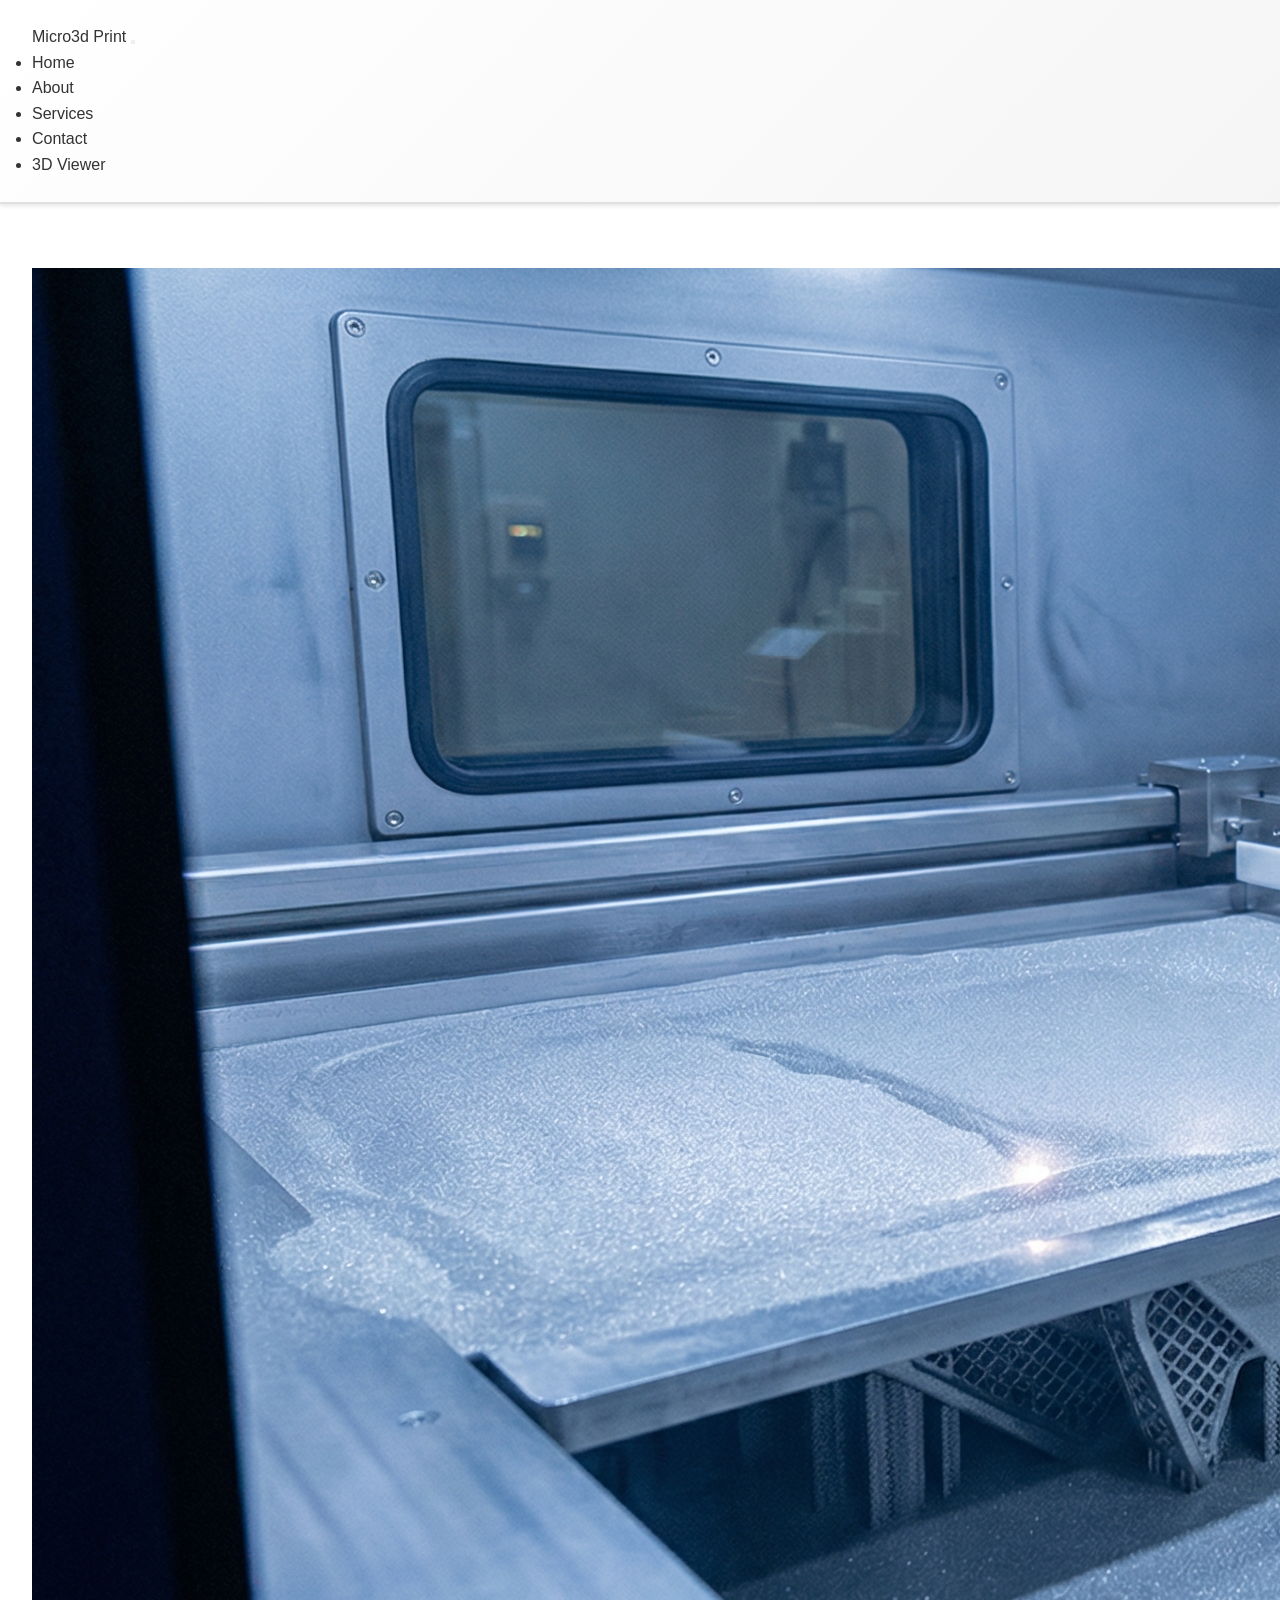
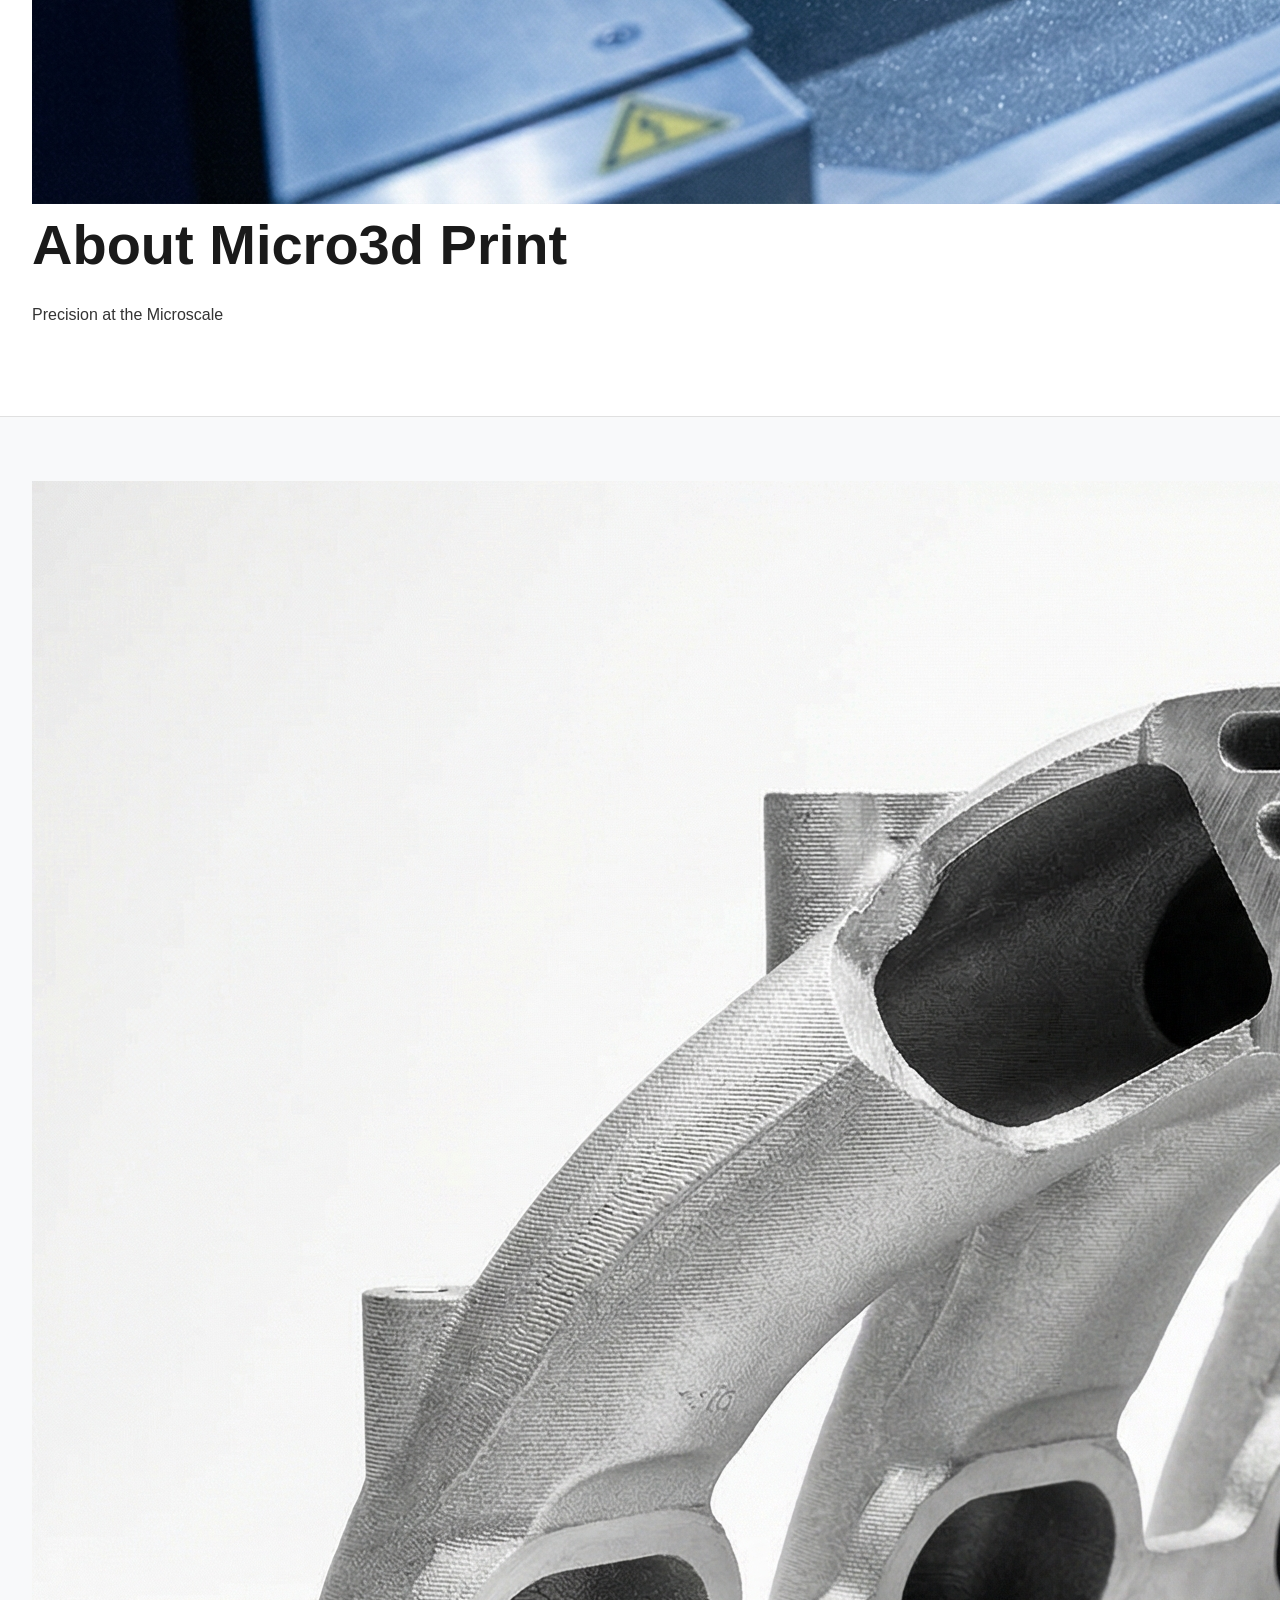
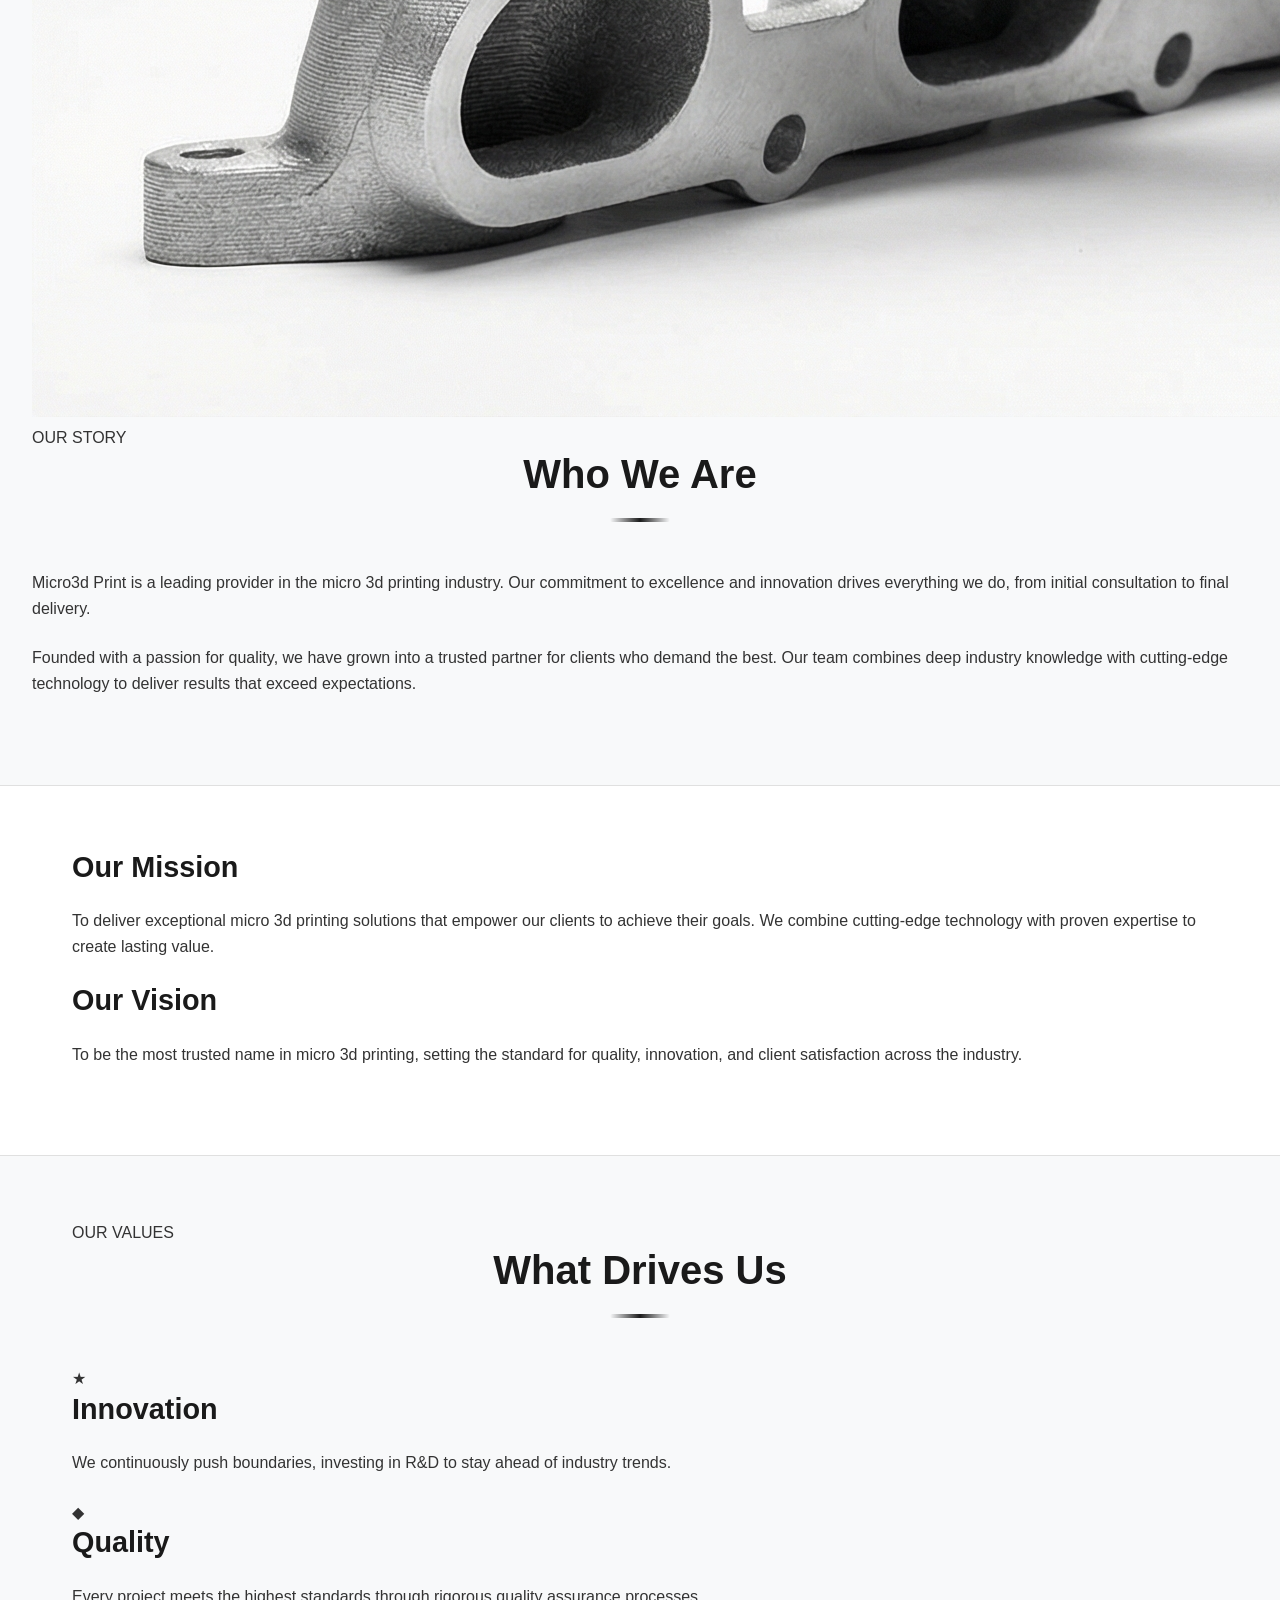
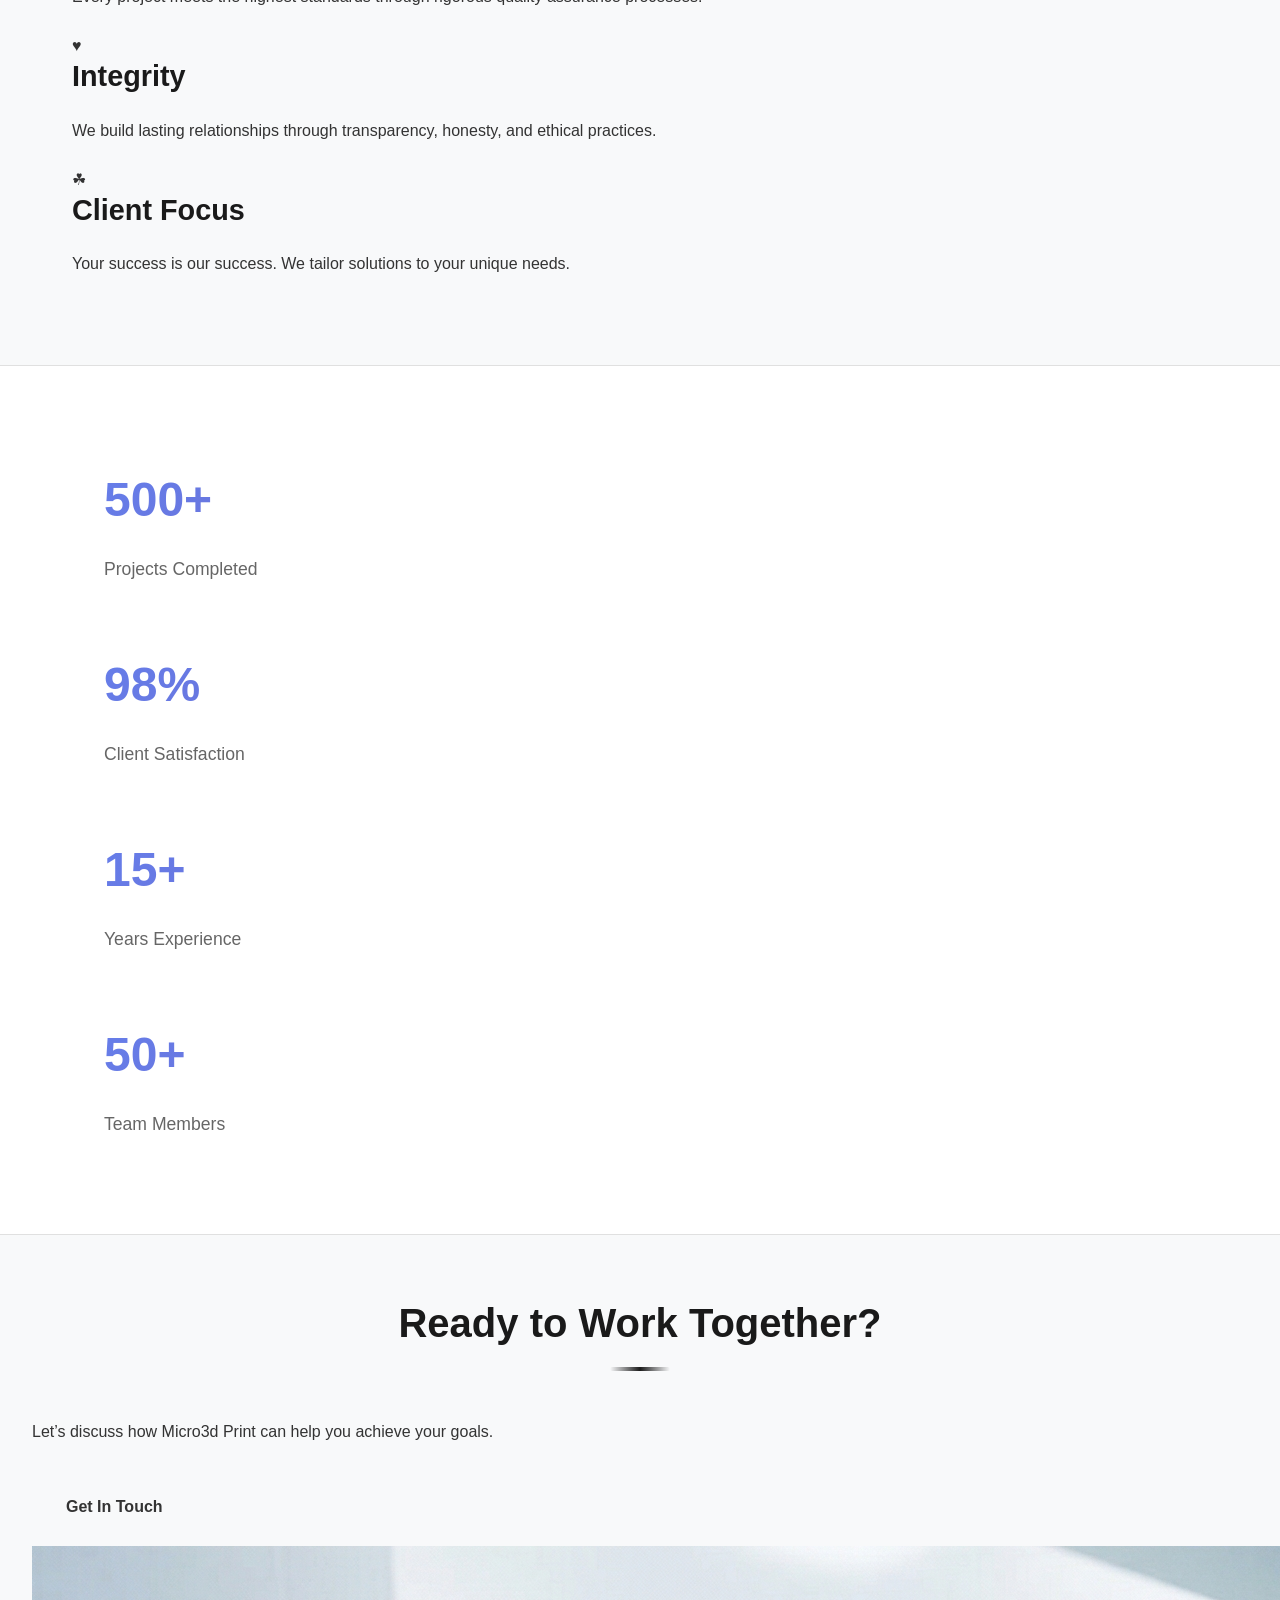
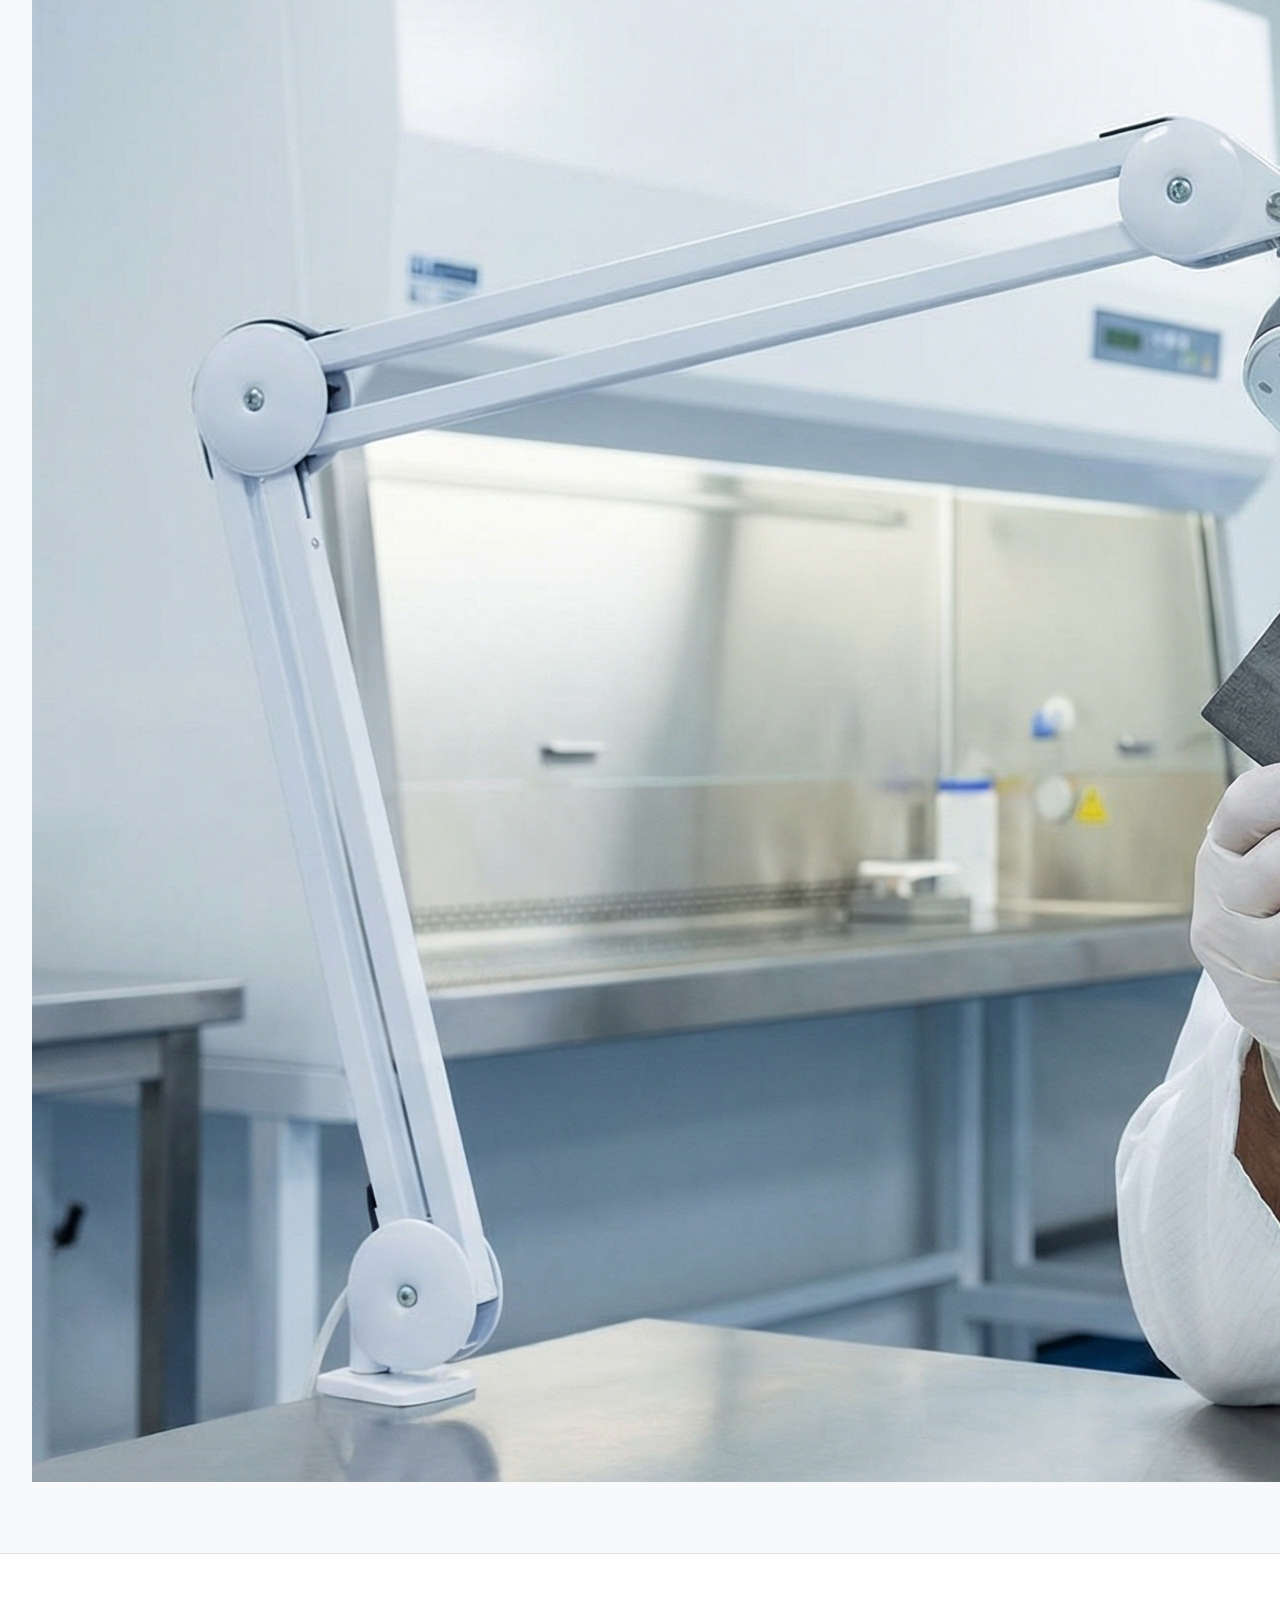
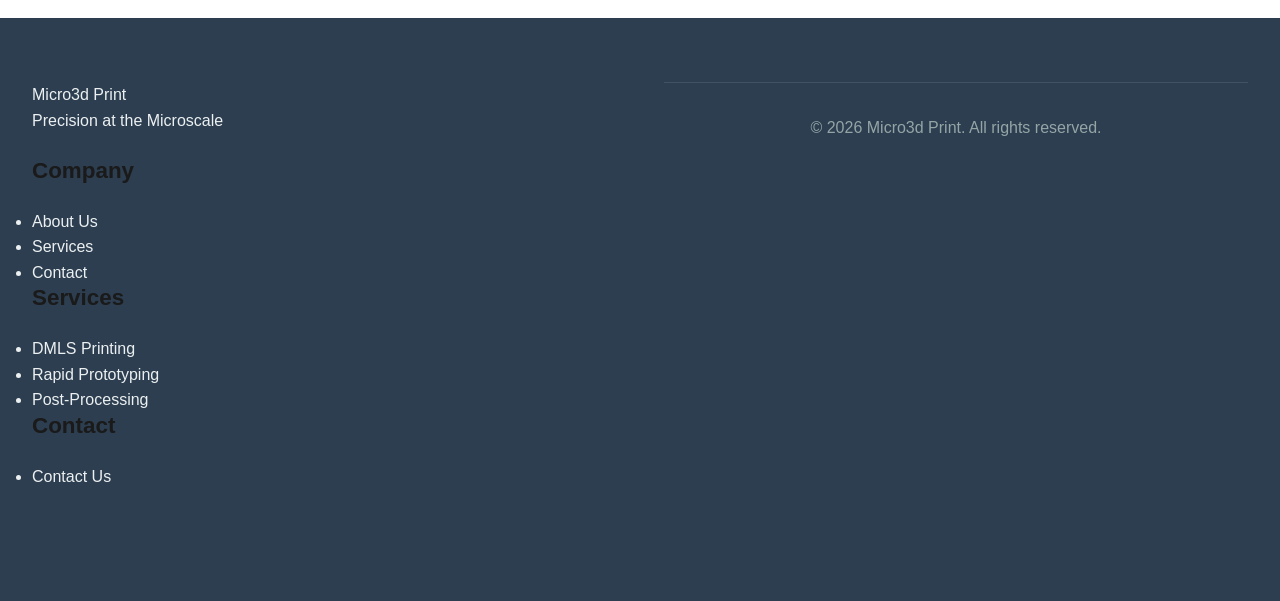
==== static/about.html @ 7ad16749 "Convert to Hugo with editorial template" ====
<!DOCTYPE html>
<html lang="en">
<head>
    <meta charset="UTF-8">
    <meta name="viewport" content="width=device-width, initial-scale=1.0">
    <meta name="description" content="Learn about Micro3d Print - Precision at the Microscale">
    <meta name="keywords" content="micro 3d printing, micro3dprint, micro, printing, professional services, quality, innovation, max davis, ben stagl, ally reza, chilab, chilab studio, titobi, chicago, manufacturing, functional, 3d, prototype">
    <meta property="og:title" content="Micro3d Print | Precision at the Microscale">
    <meta property="og:description" content="Learn about Micro3d Print - Precision at the Microscale">
    <meta name="author" content="Max Davis, Ben Stagl, Ally Reza - ChiLab Studio">
    <meta property="og:type" content="website">
    <meta property="og:image" content="https://micro3dprint.com/images/17-quality-inspection.png">
    <title>About Micro3d Print</title>
    <link rel="preconnect" href="https://fonts.googleapis.com">
    <link rel="preconnect" href="https://fonts.gstatic.com" crossorigin>
    <link href="https://fonts.googleapis.com/css2?family=Inter:wght@300;400;500;600;700;800;900&family=DM+Sans:wght@300;400;500;600;700&display=swap" rel="stylesheet">
    <link rel="stylesheet" href="css/style.css">
<script type="application/ld+json">
[
  {
    "@context": "https://schema.org",
    "@type": "Organization",
    "name": "Micro3d Print",
    "url": "https://micro3dprint.com",
    "description": "Learn about Micro3d Print - Precision at the Microscale",
    "contactPoint": {
      "@type": "ContactPoint",
      "contactType": "customer service",
      "url": "https://micro3dprint.com/contact.html"
    }
  },
  {
    "@context": "https://schema.org",
    "@type": "WebSite",
    "name": "Micro3d Print",
    "url": "https://micro3dprint.com"
  },
  {
    "@context": "https://schema.org",
    "@type": "Service",
    "name": "DMLS Printing",
    "provider": {
      "@type": "Organization",
      "name": "Micro3d Print",
      "url": "https://micro3dprint.com"
    },
    "url": "https://micro3dprint.com/services.html"
  },
  {
    "@context": "https://schema.org",
    "@type": "Service",
    "name": "Rapid Prototyping",
    "provider": {
      "@type": "Organization",
      "name": "Micro3d Print",
      "url": "https://micro3dprint.com"
    },
    "url": "https://micro3dprint.com/services.html"
  },
  {
    "@context": "https://schema.org",
    "@type": "Service",
    "name": "Post-Processing",
    "provider": {
      "@type": "Organization",
      "name": "Micro3d Print",
      "url": "https://micro3dprint.com"
    },
    "url": "https://micro3dprint.com/services.html"
  }
]
</script>
    <!-- ADSENSE: replace ca-pub-REPLACE_WITH_PUB_ID with your publisher ID to activate -->
    <!-- <script async src="https://pagead2.googlesyndication.com/pagead/js/adsbygoogle.js?client=ca-pub-REPLACE_WITH_PUB_ID" crossorigin="anonymous"></script> -->
</head>
<body>

    <header class="site-header">
        <nav class="navbar">
            <div class="nav-container">
                <a href="index.html" class="nav-logo">
                    <span class="logo-text">Micro3d Print</span>
                </a>
                <button class="nav-toggle" aria-label="Toggle navigation" aria-expanded="false">
                    <span class="hamburger"></span>
                    <span class="hamburger"></span>
                    <span class="hamburger"></span>
                </button>
                <ul class="nav-menu">
                    <li><a href="index.html" class="nav-link">Home</a></li>
                    <li><a href="about.html" class="nav-link active">About</a></li>
                    <li><a href="services.html" class="nav-link">Services</a></li>
                    <li><a href="contact.html" class="nav-link">Contact</a></li>
                    <li><a href="viewer.html" class="nav-link">3D Viewer</a></li>
                </ul>
            </div>
        </nav>
    </header>

    <main>
        <section class="page-hero">
            <div class="page-hero-bg">
                <img src="images/16-slm-recoater-blade.png" alt="About Micro3d Print" loading="lazy">
                <div class="page-hero-overlay"></div>
            </div>
            <div class="page-hero-content">
                <h1>About Micro3d Print</h1>
                <p class="page-hero-subtitle">Precision at the Microscale</p>
            </div>
        </section>

        <section class="story-section">
            <div class="container-wide">
                <div class="story-grid">
                    <div class="story-image animate-in">
                        <img src="images/06-automotive-manifold.png" alt="Our Story" loading="lazy">
                    </div>
                    <div class="story-content animate-in">
                        <span class="section-label">OUR STORY</span>
                        <h2>Who We Are</h2>
                        <p>Micro3d Print is a leading provider in the micro 3d printing industry. Our commitment to excellence and innovation drives everything we do, from initial consultation to final delivery.</p>
                        <p>Founded with a passion for quality, we have grown into a trusted partner for clients who demand the best. Our team combines deep industry knowledge with cutting-edge technology to deliver results that exceed expectations.</p>
                    </div>
                </div>
            </div>
        </section>

        <section class="mission-section">
            <div class="container">
                <div class="mission-grid">
                    <div class="mission-card animate-in">
                        <h3>Our Mission</h3>
                        <p>To deliver exceptional micro 3d printing solutions that empower our clients to achieve their goals. We combine cutting-edge technology with proven expertise to create lasting value.</p>
                    </div>
                    <div class="mission-card animate-in">
                        <h3>Our Vision</h3>
                        <p>To be the most trusted name in micro 3d printing, setting the standard for quality, innovation, and client satisfaction across the industry.</p>
                    </div>
                </div>
            </div>
        </section>

        <section class="values-section">
            <div class="container">
                <div class="section-header center">
                    <span class="section-label">OUR VALUES</span>
                    <h2>What Drives Us</h2>
                </div>
                <div class="values-grid">
                    <div class="value-card animate-in">
                        <div class="value-icon">&#9733;</div>
                        <h3>Innovation</h3>
                        <p>We continuously push boundaries, investing in R&amp;D to stay ahead of industry trends.</p>
                    </div>
                    <div class="value-card animate-in">
                        <div class="value-icon">&#9670;</div>
                        <h3>Quality</h3>
                        <p>Every project meets the highest standards through rigorous quality assurance processes.</p>
                    </div>
                    <div class="value-card animate-in">
                        <div class="value-icon">&#9829;</div>
                        <h3>Integrity</h3>
                        <p>We build lasting relationships through transparency, honesty, and ethical practices.</p>
                    </div>
                    <div class="value-card animate-in">
                        <div class="value-icon">&#9752;</div>
                        <h3>Client Focus</h3>
                        <p>Your success is our success. We tailor solutions to your unique needs.</p>
                    </div>
                </div>
            </div>
        </section>

        <section class="stats-section">
            <div class="container">
                <div class="stats-bar">
                    <div class="stat-item animate-in">
                        <div class="stat-number" data-count="500">500+</div>
                        <div class="stat-label">Projects Completed</div>
                    </div>
                    <div class="stat-item animate-in">
                        <div class="stat-number" data-count="98">98%</div>
                        <div class="stat-label">Client Satisfaction</div>
                    </div>
                    <div class="stat-item animate-in">
                        <div class="stat-number" data-count="15">15+</div>
                        <div class="stat-label">Years Experience</div>
                    </div>
                    <div class="stat-item animate-in">
                        <div class="stat-number" data-count="50">50+</div>
                        <div class="stat-label">Team Members</div>
                    </div>
                </div>
            </div>
        </section>

        <section class="cta-section">
            <div class="cta-content">
                <h2>Ready to Work Together?</h2>
                <p>Let&rsquo;s discuss how Micro3d Print can help you achieve your goals.</p>
                <a href="contact.html" class="btn btn-large">Get In Touch</a>
            </div>
            <div class="cta-background">
                <img src="images/17-quality-inspection.png" alt="Micro3d Print" loading="lazy">
            </div>
        </section>
    </main>

    <footer class="site-footer">
        <div class="footer-container">
            <div class="footer-main">
                <div class="footer-brand">
                    <div class="footer-logo">Micro3d Print</div>
                    <p>Precision at the Microscale</p>
                </div>
                <div class="footer-links">
                    <div class="footer-column">
                        <h4>Company</h4>
                        <ul>
                            <li><a href="about.html">About Us</a></li>
                            <li><a href="services.html">Services</a></li>
                            <li><a href="contact.html">Contact</a></li>
                        </ul>
                    </div>
                    <div class="footer-column">
                        <h4>Services</h4>
                        <ul>
                            <li><a href="services.html">DMLS Printing</a></li>
                            <li><a href="services.html">Rapid Prototyping</a></li>
                            <li><a href="services.html">Post-Processing</a></li>
                        </ul>
                    </div>
                    <div class="footer-column">
                        <h4>Contact</h4>
                        <ul>
                            <li><a href="contact.html">Contact Us</a></li>
                        </ul>
                    </div>
                </div>
            </div>
            <div class="footer-bottom">
                <p>&copy; 2026 Micro3d Print. All rights reserved.</p>
            </div>
        </div>
    </footer>

    <script src="js/main.js"></script>
</body>
</html>
---- static/css/style.css ----
/* ========================================
   SHARED METAL 3D PRINTING WEBSITE STYLES
   ======================================== */

:root {
  /* Color Palette - Metal-inspired */
  --primary-titanium: #607D8B;
  --primary-steel: #2C3E50;
  --primary-dmls: #34495E;
  --primary-precious: #D4AF37;
  --primary-micro: #1A5490;
  --primary-general: #16A085;

  --accent-light: #ECF0F1;
  --accent-dark: #2C3E50;
  --accent-warning: #E74C3C;
  --accent-success: #27AE60;

  /* Typography */
  --font-primary: 'Segoe UI', Tahoma, Geneva, Verdana, sans-serif;
  --font-heading: 'Trebuchet MS', sans-serif;
  --font-mono: 'Courier New', monospace;

  /* Spacing */
  --spacing-xs: 0.5rem;
  --spacing-sm: 1rem;
  --spacing-md: 1.5rem;
  --spacing-lg: 2rem;
  --spacing-xl: 3rem;
  --spacing-xxl: 4rem;

  /* Shadows */
  --shadow-sm: 0 2px 4px rgba(0, 0, 0, 0.1);
  --shadow-md: 0 4px 8px rgba(0, 0, 0, 0.15);
  --shadow-lg: 0 8px 16px rgba(0, 0, 0, 0.2);
  --shadow-metal: 0 8px 24px rgba(0, 0, 0, 0.25);

  /* Transitions */
  --transition-fast: 150ms ease-in-out;
  --transition-normal: 300ms ease-in-out;
  --transition-slow: 500ms ease-in-out;
}

/* ========================================
   RESET & BASE STYLES
   ======================================== */

* {
  margin: 0;
  padding: 0;
  box-sizing: border-box;
}

html {
  scroll-behavior: smooth;
}

body {
  font-family: var(--font-primary);
  line-height: 1.6;
  color: #333;
  background-color: #fff;
  overflow-x: hidden;
}

/* ========================================
   TYPOGRAPHY
   ======================================== */

h1, h2, h3, h4, h5, h6 {
  font-family: var(--font-heading);
  font-weight: 700;
  line-height: 1.2;
  margin-bottom: var(--spacing-md);
  color: #1a1a1a;
}

h1 { font-size: 3.5rem; }
h2 { font-size: 2.5rem; }
h3 { font-size: 1.8rem; }
h4 { font-size: 1.4rem; }
h5 { font-size: 1.1rem; }
h6 { font-size: 1rem; }

p {
  margin-bottom: var(--spacing-md);
}

a {
  color: inherit;
  text-decoration: none;
  transition: all var(--transition-normal);
}

/* ========================================
   NAVIGATION STYLES
   ======================================== */

.navbar {
  background: linear-gradient(135deg, rgba(255, 255, 255, 0.98) 0%, rgba(245, 245, 245, 0.98) 100%);
  backdrop-filter: blur(10px);
  padding: var(--spacing-md) var(--spacing-lg);
  position: sticky;
  top: 0;
  z-index: 1000;
  box-shadow: var(--shadow-sm);
  border-bottom: 2px solid #e0e0e0;
}

.navbar-container {
  max-width: 1200px;
  margin: 0 auto;
  display: flex;
  justify-content: space-between;
  align-items: center;
  gap: var(--spacing-lg);
}

.navbar-brand {
  font-size: 1.5rem;
  font-weight: 700;
  letter-spacing: 0.5px;
}

.navbar-nav {
  display: flex;
  list-style: none;
  gap: var(--spacing-lg);
  align-items: center;
}

.navbar-nav a {
  font-size: 0.95rem;
  font-weight: 500;
  position: relative;
  padding: var(--spacing-xs) 0;
}

.navbar-nav a::after {
  content: '';
  position: absolute;
  bottom: -2px;
  left: 0;
  width: 0;
  height: 2px;
  transition: width var(--transition-normal);
}

.navbar-nav a:hover::after {
  width: 100%;
}

.cta-button {
  background: linear-gradient(135deg, #e74c3c, #c0392b);
  color: white;
  padding: var(--spacing-sm) var(--spacing-md);
  border-radius: 6px;
  font-weight: 600;
  transition: all var(--transition-normal);
  border: none;
  cursor: pointer;
  box-shadow: var(--shadow-sm);
}

.cta-button:hover {
  transform: translateY(-2px);
  box-shadow: var(--shadow-md);
}

/* Mobile Navigation */
.navbar-toggle {
  display: none;
  background: none;
  border: none;
  font-size: 1.5rem;
  cursor: pointer;
}

@media (max-width: 768px) {
  .navbar-toggle {
    display: block;
  }

  .navbar-nav {
    display: none;
    position: absolute;
    top: 100%;
    left: 0;
    right: 0;
    flex-direction: column;
    background: white;
    padding: var(--spacing-md);
    gap: var(--spacing-sm);
    box-shadow: var(--shadow-lg);
  }

  .navbar-nav.active {
    display: flex;
  }

  .navbar-nav a {
    padding: var(--spacing-md) 0;
    border-bottom: 1px solid #e0e0e0;
  }
}

/* ========================================
   HERO SECTION
   ======================================== */

.hero {
  position: relative;
  min-height: 600px;
  display: flex;
  align-items: center;
  justify-content: center;
  background: linear-gradient(135deg, #667eea 0%, #764ba2 100%);
  color: white;
  text-align: center;
  overflow: hidden;
  padding: var(--spacing-xxl) var(--spacing-lg);
}

.hero::before {
  content: '';
  position: absolute;
  top: 0;
  left: 0;
  right: 0;
  bottom: 0;
  background: url('data:image/svg+xml,<svg xmlns="http://www.w3.org/2000/svg" viewBox="0 0 1200 600"><defs><pattern id="dots" x="0" y="0" width="40" height="40" patternUnits="userSpaceOnUse"><circle cx="20" cy="20" r="2" fill="rgba(255,255,255,0.1)"/></pattern></defs><rect fill="url(%23dots)" width="1200" height="600"/></svg>');
  opacity: 0.3;
}

.hero-content {
  position: relative;
  z-index: 1;
  max-width: 800px;
}

.hero h1 {
  font-size: 4rem;
  margin-bottom: var(--spacing-lg);
  animation: fadeInDown 0.8s ease-out;
  color: white;
}

.hero p {
  font-size: 1.3rem;
  margin-bottom: var(--spacing-lg);
  animation: fadeInUp 0.8s ease-out 0.2s both;
  opacity: 0.95;
}

.hero-cta {
  display: inline-flex;
  gap: var(--spacing-md);
  animation: fadeInUp 0.8s ease-out 0.4s both;
}

.btn {
  padding: var(--spacing-md) var(--spacing-lg);
  border-radius: 8px;
  font-size: 1rem;
  font-weight: 600;
  border: 2px solid transparent;
  cursor: pointer;
  transition: all var(--transition-normal);
  display: inline-block;
  text-align: center;
}

.btn-primary {
  background: white;
  color: #667eea;
}

.btn-primary:hover {
  transform: translateY(-3px);
  box-shadow: 0 10px 20px rgba(0, 0, 0, 0.2);
}

.btn-secondary {
  background: transparent;
  color: white;
  border-color: white;
}

.btn-secondary:hover {
  background: white;
  color: #667eea;
}

/* ========================================
   CONTAINER & SECTIONS
   ======================================== */

.container {
  max-width: 1200px;
  margin: 0 auto;
  padding: 0 var(--spacing-lg);
}

section {
  padding: var(--spacing-xxl) var(--spacing-lg);
  border-bottom: 1px solid #e0e0e0;
}

section:nth-child(even) {
  background: #f8f9fa;
}

section h2 {
  text-align: center;
  margin-bottom: var(--spacing-xl);
  position: relative;
  padding-bottom: var(--spacing-md);
}

section h2::after {
  content: '';
  position: absolute;
  bottom: 0;
  left: 50%;
  transform: translateX(-50%);
  width: 60px;
  height: 4px;
  background: linear-gradient(90deg, transparent, currentColor, transparent);
  border-radius: 2px;
}

/* ========================================
   GRID & CARDS
   ======================================== */

.grid {
  display: grid;
  gap: var(--spacing-lg);
}

.grid-2 {
  grid-template-columns: repeat(auto-fit, minmax(500px, 1fr));
}

.grid-3 {
  grid-template-columns: repeat(auto-fit, minmax(350px, 1fr));
}

.grid-4 {
  grid-template-columns: repeat(auto-fit, minmax(280px, 1fr));
}

@media (max-width: 768px) {
  .grid-2, .grid-3, .grid-4 {
    grid-template-columns: 1fr;
  }

  h1 { font-size: 2rem; }
  h2 { font-size: 1.8rem; }
}

.card {
  background: white;
  border-radius: 12px;
  padding: var(--spacing-lg);
  box-shadow: var(--shadow-md);
  transition: all var(--transition-normal);
  border-top: 4px solid transparent;
  overflow: hidden;
}

.card:hover {
  transform: translateY(-8px);
  box-shadow: var(--shadow-lg);
}

.card h3 {
  margin-bottom: var(--spacing-md);
  font-size: 1.4rem;
}

.card-icon {
  width: 60px;
  height: 60px;
  margin-bottom: var(--spacing-md);
  border-radius: 10px;
  display: flex;
  align-items: center;
  justify-content: center;
  font-size: 2rem;
}

/* ========================================
   FEATURE SECTIONS
   ======================================== */

.feature-row {
  display: grid;
  grid-template-columns: 1fr 1fr;
  gap: var(--spacing-xxl);
  align-items: center;
}

.feature-row.reverse {
  direction: rtl;
}

.feature-row.reverse > * {
  direction: ltr;
}

.feature-image {
  position: relative;
}

.feature-image img {
  width: 100%;
  height: auto;
  border-radius: 12px;
  box-shadow: var(--shadow-lg);
}

.feature-image::before {
  content: '';
  position: absolute;
  top: -20px;
  right: -20px;
  width: 100px;
  height: 100px;
  border: 3px solid rgba(0, 0, 0, 0.1);
  border-radius: 50%;
}

.feature-content h3 {
  font-size: 2rem;
  margin-bottom: var(--spacing-md);
}

.feature-list {
  list-style: none;
  margin-bottom: var(--spacing-lg);
}

.feature-list li {
  padding: var(--spacing-sm) 0;
  padding-left: var(--spacing-lg);
  position: relative;
  font-size: 1rem;
}

.feature-list li::before {
  content: '✓';
  position: absolute;
  left: 0;
  font-weight: 700;
  font-size: 1.2rem;
}

@media (max-width: 768px) {
  .feature-row {
    grid-template-columns: 1fr;
  }

  .feature-row.reverse {
    direction: ltr;
  }
}

/* ========================================
   TESTIMONIALS & STATS
   ======================================== */

.stats-grid {
  display: grid;
  grid-template-columns: repeat(auto-fit, minmax(200px, 1fr));
  gap: var(--spacing-lg);
  text-align: center;
  margin: var(--spacing-xl) 0;
}

.stat-item {
  padding: var(--spacing-lg);
}

.stat-number {
  font-size: 3rem;
  font-weight: 700;
  margin-bottom: var(--spacing-sm);
  background: linear-gradient(135deg, #667eea, #764ba2);
  -webkit-background-clip: text;
  -webkit-text-fill-color: transparent;
  background-clip: text;
}

.stat-label {
  font-size: 1.1rem;
  color: #666;
  font-weight: 500;
}

.testimonial {
  background: white;
  padding: var(--spacing-lg);
  border-radius: 12px;
  border-left: 5px solid;
  margin-bottom: var(--spacing-lg);
  box-shadow: var(--shadow-sm);
}

.testimonial p {
  font-style: italic;
  margin-bottom: var(--spacing-md);
  color: #555;
}

.testimonial-author {
  font-weight: 600;
  color: #333;
}

.testimonial-role {
  font-size: 0.9rem;
  color: #999;
}

/* ========================================
   TIMELINE
   ======================================== */

.timeline {
  position: relative;
  padding: var(--spacing-lg) 0;
}

.timeline::before {
  content: '';
  position: absolute;
  left: 50%;
  transform: translateX(-50%);
  width: 3px;
  height: 100%;
  background: linear-gradient(180deg, #667eea, #764ba2);
}

.timeline-item {
  margin-bottom: var(--spacing-xl);
  width: 48%;
}

.timeline-item:nth-child(odd) {
  margin-left: 0;
  text-align: right;
  padding-right: var(--spacing-lg);
}

.timeline-item:nth-child(even) {
  margin-left: 52%;
  padding-left: var(--spacing-lg);
}

.timeline-content {
  background: white;
  padding: var(--spacing-lg);
  border-radius: 8px;
  box-shadow: var(--shadow-md);
}

.timeline-dot {
  position: absolute;
  width: 20px;
  height: 20px;
  background: white;
  border: 4px solid #667eea;
  border-radius: 50%;
  left: 50%;
  transform: translateX(-50%);
  top: var(--spacing-lg);
}

@media (max-width: 768px) {
  .timeline::before {
    left: 30px;
  }

  .timeline-item,
  .timeline-item:nth-child(odd),
  .timeline-item:nth-child(even) {
    width: 100%;
    margin: 0;
    padding-left: 80px;
    text-align: left;
  }

  .timeline-dot {
    left: 20px;
  }
}

/* ========================================
   MATERIAL SPECS TABLE
   ======================================== */

.specs-table {
  width: 100%;
  border-collapse: collapse;
  margin: var(--spacing-lg) 0;
  background: white;
  box-shadow: var(--shadow-md);
  border-radius: 8px;
  overflow: hidden;
}

.specs-table thead {
  background: linear-gradient(135deg, #667eea, #764ba2);
  color: white;
}

.specs-table th,
.specs-table td {
  padding: var(--spacing-md);
  text-align: left;
  border-bottom: 1px solid #e0e0e0;
}

.specs-table tr:hover {
  background: #f8f9fa;
}

.specs-table tr:last-child td {
  border-bottom: none;
}

/* ========================================
   FORMS
   ======================================== */

.form-group {
  margin-bottom: var(--spacing-lg);
}

.form-group label {
  display: block;
  margin-bottom: var(--spacing-sm);
  font-weight: 600;
  color: #333;
}

.form-control {
  width: 100%;
  padding: var(--spacing-md);
  border: 2px solid #e0e0e0;
  border-radius: 6px;
  font-family: inherit;
  font-size: 1rem;
  transition: all var(--transition-normal);
}

.form-control:focus {
  outline: none;
  border-color: #667eea;
  box-shadow: 0 0 0 3px rgba(102, 126, 234, 0.1);
}

textarea.form-control {
  resize: vertical;
  min-height: 150px;
}

.form-submit {
  width: 100%;
  padding: var(--spacing-md);
  background: linear-gradient(135deg, #667eea, #764ba2);
  color: white;
  border: none;
  border-radius: 6px;
  font-size: 1rem;
  font-weight: 600;
  cursor: pointer;
  transition: all var(--transition-normal);
  text-transform: uppercase;
  letter-spacing: 1px;
}

.form-submit:hover {
  transform: translateY(-2px);
  box-shadow: var(--shadow-lg);
}

.form-message {
  padding: var(--spacing-md);
  border-radius: 6px;
  margin-bottom: var(--spacing-lg);
  display: none;
}

.form-message.success {
  background: #d4edda;
  color: #155724;
  border: 2px solid #27ae60;
  display: block;
}

.form-message.error {
  background: #f8d7da;
  color: #721c24;
  border: 2px solid #e74c3c;
  display: block;
}

/* ========================================
   FOOTER
   ======================================== */

footer {
  background: #2c3e50;
  color: #ecf0f1;
  padding: var(--spacing-xxl) var(--spacing-lg);
  margin-top: var(--spacing-xxl);
}

.footer-container {
  display: grid;
  grid-template-columns: repeat(auto-fit, minmax(250px, 1fr));
  gap: var(--spacing-xl);
  margin-bottom: var(--spacing-xl);
}

.footer-section h4 {
  color: white;
  margin-bottom: var(--spacing-md);
}

.footer-section a {
  display: block;
  padding: var(--spacing-xs) 0;
  color: #bdc3c7;
  transition: color var(--transition-normal);
}

.footer-section a:hover {
  color: white;
}

.social-links {
  display: flex;
  gap: var(--spacing-md);
  margin-top: var(--spacing-md);
}

.social-links a {
  display: inline-flex;
  align-items: center;
  justify-content: center;
  width: 40px;
  height: 40px;
  background: rgba(255, 255, 255, 0.1);
  border-radius: 50%;
  font-size: 1.2rem;
  transition: all var(--transition-normal);
  padding: 0;
}

.social-links a:hover {
  background: white;
  color: #2c3e50;
}

.footer-bottom {
  border-top: 1px solid rgba(255, 255, 255, 0.1);
  padding-top: var(--spacing-lg);
  text-align: center;
  color: #95a5a6;
}

/* ========================================
   NEWS/BLOG FEED
   ======================================== */

.news-feed {
  display: grid;
  grid-template-columns: repeat(auto-fill, minmax(350px, 1fr));
  gap: var(--spacing-lg);
}

.news-item {
  background: white;
  border-radius: 12px;
  overflow: hidden;
  box-shadow: var(--shadow-md);
  transition: all var(--transition-normal);
  display: flex;
  flex-direction: column;
}

.news-item:hover {
  transform: translateY(-8px);
  box-shadow: var(--shadow-lg);
}

.news-image {
  width: 100%;
  height: 200px;
  background: linear-gradient(135deg, #667eea, #764ba2);
  display: flex;
  align-items: center;
  justify-content: center;
  color: white;
  font-size: 3rem;
  overflow: hidden;
}

.news-image img {
  width: 100%;
  height: 100%;
  object-fit: cover;
}

.news-content {
  padding: var(--spacing-lg);
  flex-grow: 1;
  display: flex;
  flex-direction: column;
}

.news-date {
  font-size: 0.85rem;
  color: #999;
  margin-bottom: var(--spacing-sm);
}

.news-item h4 {
  margin-bottom: var(--spacing-md);
  color: #333;
  flex-grow: 1;
}

.news-item p {
  margin-bottom: var(--spacing-md);
  color: #666;
  font-size: 0.95rem;
}

.news-link {
  color: #667eea;
  font-weight: 600;
  display: inline-flex;
  align-items: center;
  gap: var(--spacing-xs);
}

.news-link:hover {
  gap: var(--spacing-sm);
}

/* ========================================
   ANIMATIONS
   ======================================== */

@keyframes fadeInDown {
  from {
    opacity: 0;
    transform: translateY(-30px);
  }
  to {
    opacity: 1;
    transform: translateY(0);
  }
}

@keyframes fadeInUp {
  from {
    opacity: 0;
    transform: translateY(30px);
  }
  to {
    opacity: 1;
    transform: translateY(0);
  }
}

@keyframes fadeInLeft {
  from {
    opacity: 0;
    transform: translateX(-30px);
  }
  to {
    opacity: 1;
    transform: translateX(0);
  }
}

@keyframes fadeInRight {
  from {
    opacity: 0;
    transform: translateX(30px);
  }
  to {
    opacity: 1;
    transform: translateX(0);
  }
}

@keyframes pulse {
  0%, 100% {
    opacity: 1;
  }
  50% {
    opacity: 0.7;
  }
}

/* ========================================
   UTILITY CLASSES
   ======================================== */

.text-center { text-align: center; }
.text-left { text-align: left; }
.text-right { text-align: right; }

.mt-1 { margin-top: var(--spacing-sm); }
.mt-2 { margin-top: var(--spacing-md); }
.mt-3 { margin-top: var(--spacing-lg); }
.mt-4 { margin-top: var(--spacing-xl); }

.mb-1 { margin-bottom: var(--spacing-sm); }
.mb-2 { margin-bottom: var(--spacing-md); }
.mb-3 { margin-bottom: var(--spacing-lg); }
.mb-4 { margin-bottom: var(--spacing-xl); }

.pt-1 { padding-top: var(--spacing-sm); }
.pt-2 { padding-top: var(--spacing-md); }
.pt-3 { padding-top: var(--spacing-lg); }
.pt-4 { padding-top: var(--spacing-xl); }

.pb-1 { padding-bottom: var(--spacing-sm); }
.pb-2 { padding-bottom: var(--spacing-md); }
.pb-3 { padding-bottom: var(--spacing-lg); }
.pb-4 { padding-bottom: var(--spacing-xl); }

.opacity-75 { opacity: 0.75; }
.opacity-50 { opacity: 0.5; }

.no-wrap { white-space: nowrap; }

/* Print Styles */
@media print {
  .navbar, footer, .cta-button {
    display: none;
  }

  body {
    font-size: 12pt;
    color: black;
    background: white;
  }
}
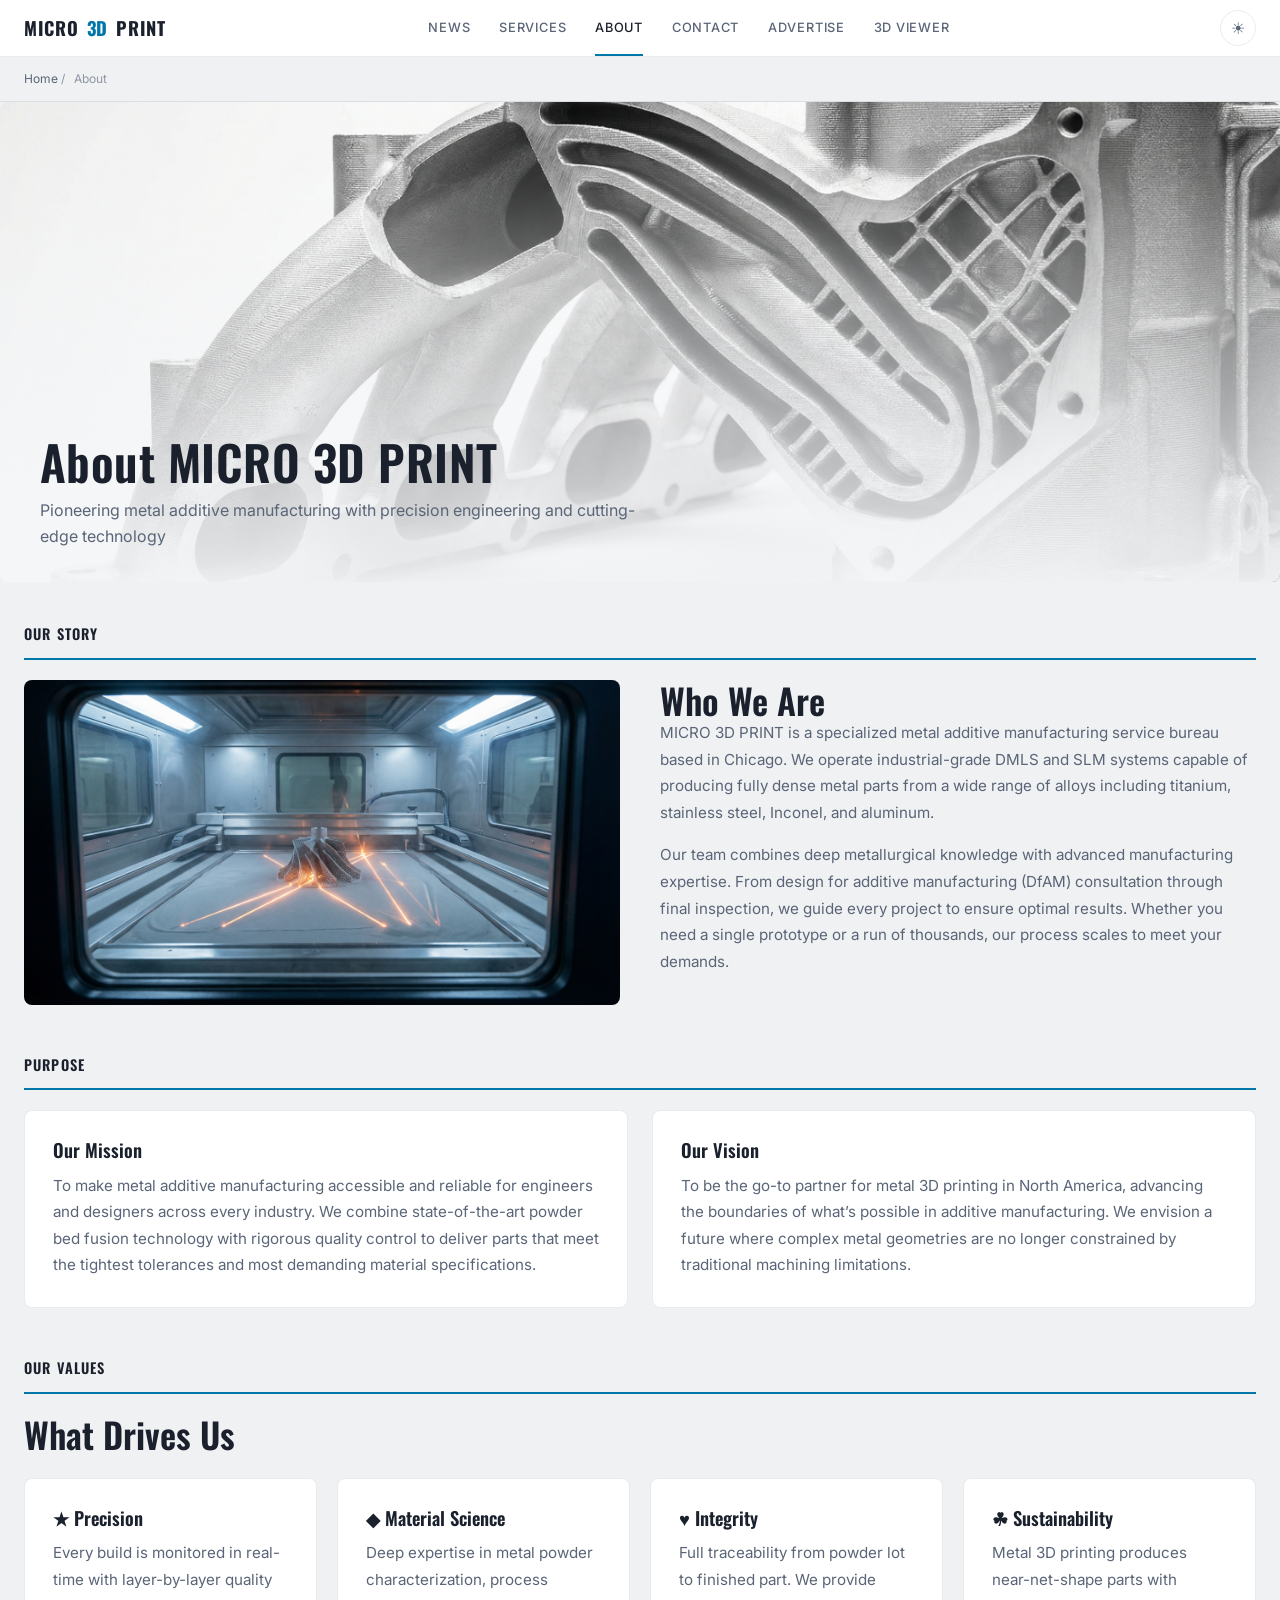
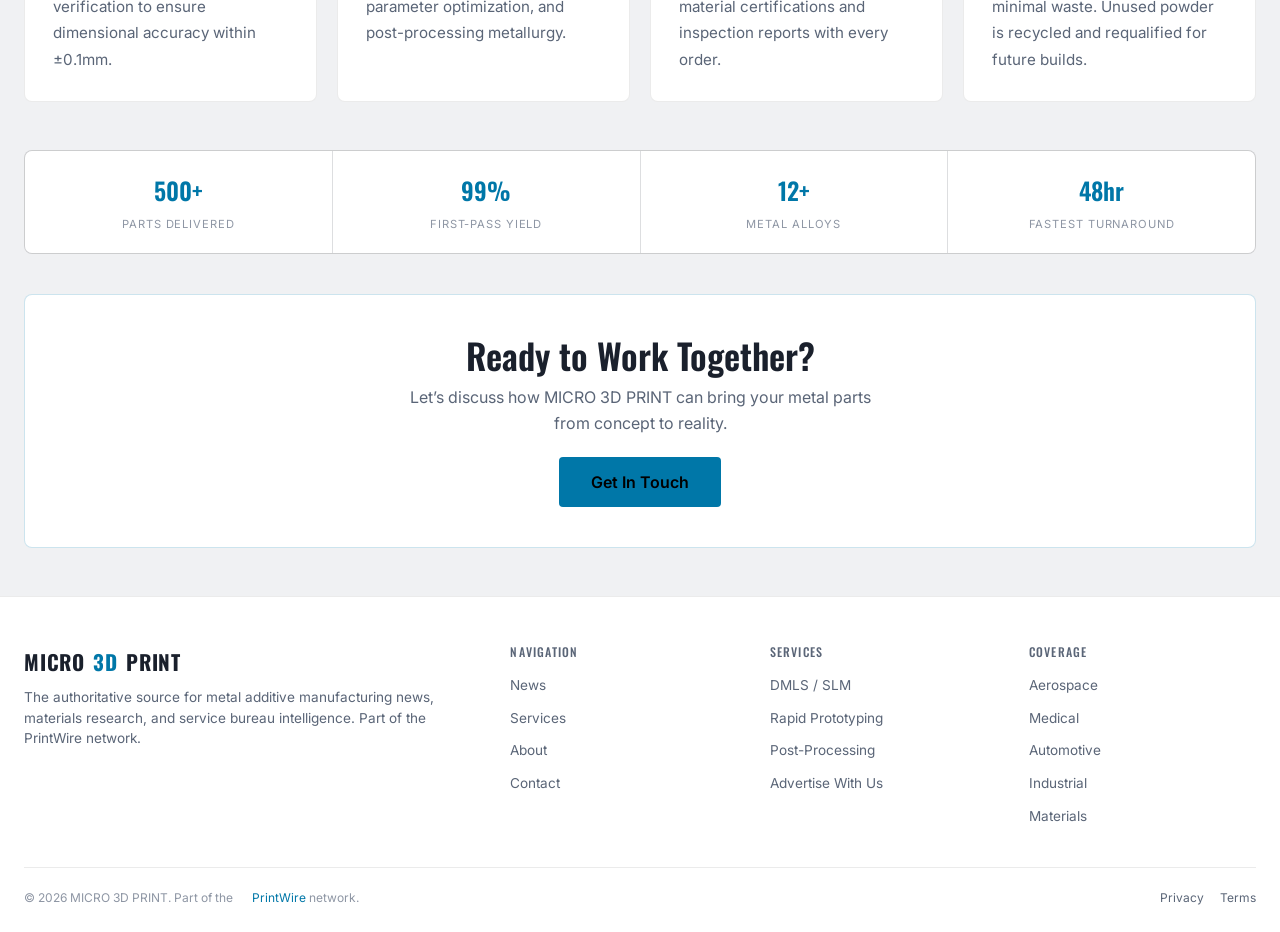
==== commit ca5eb2ce: "Add editorial secondary pages (about/services/contact/advertise/viewer; preserve images)" ====
--- a/static/about.html
+++ b/static/about.html
@@ -3,247 +3,184 @@
 <head>
     <meta charset="UTF-8">
     <meta name="viewport" content="width=device-width, initial-scale=1.0">
-    <meta name="description" content="Learn about Micro3d Print - Precision at the Microscale">
-    <meta name="keywords" content="micro 3d printing, micro3dprint, micro, printing, professional services, quality, innovation, max davis, ben stagl, ally reza, chilab, chilab studio, titobi, chicago, manufacturing, functional, 3d, prototype">
-    <meta property="og:title" content="Micro3d Print | Precision at the Microscale">
-    <meta property="og:description" content="Learn about Micro3d Print - Precision at the Microscale">
-    <meta name="author" content="Max Davis, Ben Stagl, Ally Reza - ChiLab Studio">
+    <meta name="description" content="Learn about MICRO 3D PRINT - Leaders in metal additive manufacturing with DMLS, SLM, and EBM technologies for aerospace, medical, and industrial applications.">
+    <meta name="keywords" content="3d metal printing, additive manufacturing, DMLS, metal prototyping, precision engineering">
+    <meta property="og:title" content="About — MICRO 3D PRINT">
+    <meta property="og:description" content="Learn about MICRO 3D PRINT - Leaders in metal additive manufacturing with DMLS, SLM, and EBM technologies.">
     <meta property="og:type" content="website">
-    <meta property="og:image" content="https://micro3dprint.com/images/17-quality-inspection.png">
-    <title>About Micro3d Print</title>
+    <meta property="og:image" content="images/13-batch-build-plate-overhead.png">
+    <title>About — MICRO 3D PRINT</title>
     <link rel="preconnect" href="https://fonts.googleapis.com">
     <link rel="preconnect" href="https://fonts.gstatic.com" crossorigin>
-    <link href="https://fonts.googleapis.com/css2?family=Inter:wght@300;400;500;600;700;800;900&family=DM+Sans:wght@300;400;500;600;700&display=swap" rel="stylesheet">
-    <link rel="stylesheet" href="css/style.css">
-<script type="application/ld+json">
-[
-  {
-    "@context": "https://schema.org",
-    "@type": "Organization",
-    "name": "Micro3d Print",
-    "url": "https://micro3dprint.com",
-    "description": "Learn about Micro3d Print - Precision at the Microscale",
-    "contactPoint": {
-      "@type": "ContactPoint",
-      "contactType": "customer service",
-      "url": "https://micro3dprint.com/contact.html"
-    }
-  },
-  {
-    "@context": "https://schema.org",
-    "@type": "WebSite",
-    "name": "Micro3d Print",
-    "url": "https://micro3dprint.com"
-  },
-  {
-    "@context": "https://schema.org",
-    "@type": "Service",
-    "name": "DMLS Printing",
-    "provider": {
-      "@type": "Organization",
-      "name": "Micro3d Print",
-      "url": "https://micro3dprint.com"
-    },
-    "url": "https://micro3dprint.com/services.html"
-  },
-  {
-    "@context": "https://schema.org",
-    "@type": "Service",
-    "name": "Rapid Prototyping",
-    "provider": {
-      "@type": "Organization",
-      "name": "Micro3d Print",
-      "url": "https://micro3dprint.com"
-    },
-    "url": "https://micro3dprint.com/services.html"
-  },
-  {
-    "@context": "https://schema.org",
-    "@type": "Service",
-    "name": "Post-Processing",
-    "provider": {
-      "@type": "Organization",
-      "name": "Micro3d Print",
-      "url": "https://micro3dprint.com"
-    },
-    "url": "https://micro3dprint.com/services.html"
-  }
-]
-</script>
-    <!-- ADSENSE: replace ca-pub-REPLACE_WITH_PUB_ID with your publisher ID to activate -->
-    <!-- <script async src="https://pagead2.googlesyndication.com/pagead/js/adsbygoogle.js?client=ca-pub-REPLACE_WITH_PUB_ID" crossorigin="anonymous"></script> -->
+    <link href="https://fonts.googleapis.com/css2?family=Inter:wght@400;500;600;700&family=Oswald:wght@400;500;600;700&display=swap" rel="stylesheet">
+    <link rel="stylesheet" href="css/editorial.css">
+    <script type="application/ld+json">
+    [
+      {
+        "@context": "https://schema.org",
+        "@type": "Organization",
+        "name": "MICRO 3D PRINT",
+        "url": "https://micro3dprint.com",
+        "description": "Leaders in metal additive manufacturing with DMLS, SLM, and EBM technologies for aerospace, medical, and industrial applications."
+      },
+      {
+        "@context": "https://schema.org",
+        "@type": "WebSite",
+        "name": "MICRO 3D PRINT",
+        "url": "https://micro3dprint.com"
+      }
+    ]
+    </script>
 </head>
 <body>
 
-    <header class="site-header">
-        <nav class="navbar">
-            <div class="nav-container">
-                <a href="index.html" class="nav-logo">
-                    <span class="logo-text">Micro3d Print</span>
-                </a>
-                <button class="nav-toggle" aria-label="Toggle navigation" aria-expanded="false">
-                    <span class="hamburger"></span>
-                    <span class="hamburger"></span>
-                    <span class="hamburger"></span>
-                </button>
-                <ul class="nav-menu">
-                    <li><a href="index.html" class="nav-link">Home</a></li>
-                    <li><a href="about.html" class="nav-link active">About</a></li>
-                    <li><a href="services.html" class="nav-link">Services</a></li>
-                    <li><a href="contact.html" class="nav-link">Contact</a></li>
-                    <li><a href="viewer.html" class="nav-link">3D Viewer</a></li>
-                </ul>
-            </div>
-        </nav>
-    </header>
+<header class="ed-header">
+  <div class="ed-header-inner">
+    <a href="index.html" class="ed-logo">MICRO<span class="ed-logo-accent">3D</span>PRINT</a>
+    <button class="ed-nav-toggle" aria-label="Menu" onclick="document.querySelector('.ed-nav').classList.toggle('open')">&#9776;</button>
+    <nav class="ed-nav">
+      <a href="index.html">News</a>
+      <a href="services.html">Services</a>
+      <a href="about.html" class="active">About</a>
+      <a href="contact.html">Contact</a>
+      <a href="advertise.html">Advertise</a>
+      <a href="viewer.html">3D Viewer</a>
+    </nav>
+    <button class="ed-theme-toggle" id="themeToggle" aria-label="Toggle light/dark mode">&#9790;</button>
+  </div>
+</header>
 
-    <main>
-        <section class="page-hero">
-            <div class="page-hero-bg">
-                <img src="images/16-slm-recoater-blade.png" alt="About Micro3d Print" loading="lazy">
-                <div class="page-hero-overlay"></div>
-            </div>
-            <div class="page-hero-content">
-                <h1>About Micro3d Print</h1>
-                <p class="page-hero-subtitle">Precision at the Microscale</p>
-            </div>
-        </section>
+<main>
 
-        <section class="story-section">
-            <div class="container-wide">
-                <div class="story-grid">
-                    <div class="story-image animate-in">
-                        <img src="images/06-automotive-manifold.png" alt="Our Story" loading="lazy">
-                    </div>
-                    <div class="story-content animate-in">
-                        <span class="section-label">OUR STORY</span>
-                        <h2>Who We Are</h2>
-                        <p>Micro3d Print is a leading provider in the micro 3d printing industry. Our commitment to excellence and innovation drives everything we do, from initial consultation to final delivery.</p>
-                        <p>Founded with a passion for quality, we have grown into a trusted partner for clients who demand the best. Our team combines deep industry knowledge with cutting-edge technology to deliver results that exceed expectations.</p>
-                    </div>
-                </div>
-            </div>
-        </section>
+  <!-- Breadcrumbs -->
+  <nav class="ed-breadcrumbs">
+    <a href="index.html">Home</a> / <span>About</span>
+  </nav>
 
-        <section class="mission-section">
-            <div class="container">
-                <div class="mission-grid">
-                    <div class="mission-card animate-in">
-                        <h3>Our Mission</h3>
-                        <p>To deliver exceptional micro 3d printing solutions that empower our clients to achieve their goals. We combine cutting-edge technology with proven expertise to create lasting value.</p>
-                    </div>
-                    <div class="mission-card animate-in">
-                        <h3>Our Vision</h3>
-                        <p>To be the most trusted name in micro 3d printing, setting the standard for quality, innovation, and client satisfaction across the industry.</p>
-                    </div>
-                </div>
-            </div>
-        </section>
+  <!-- Page Hero -->
+  <section class="ed-page-hero">
+    <img src="images/06-automotive-manifold.png" alt="Metal Cutting and Manufacturing" loading="lazy">
+    <div class="ed-page-hero-overlay"></div>
+    <div class="ed-page-hero-content">
+      <h1>About MICRO 3D PRINT</h1>
+      <p>Pioneering metal additive manufacturing with precision engineering and cutting-edge technology</p>
+    </div>
+  </section>
 
-        <section class="values-section">
-            <div class="container">
-                <div class="section-header center">
-                    <span class="section-label">OUR VALUES</span>
-                    <h2>What Drives Us</h2>
-                </div>
-                <div class="values-grid">
-                    <div class="value-card animate-in">
-                        <div class="value-icon">&#9733;</div>
-                        <h3>Innovation</h3>
-                        <p>We continuously push boundaries, investing in R&amp;D to stay ahead of industry trends.</p>
-                    </div>
-                    <div class="value-card animate-in">
-                        <div class="value-icon">&#9670;</div>
-                        <h3>Quality</h3>
-                        <p>Every project meets the highest standards through rigorous quality assurance processes.</p>
-                    </div>
-                    <div class="value-card animate-in">
-                        <div class="value-icon">&#9829;</div>
-                        <h3>Integrity</h3>
-                        <p>We build lasting relationships through transparency, honesty, and ethical practices.</p>
-                    </div>
-                    <div class="value-card animate-in">
-                        <div class="value-icon">&#9752;</div>
-                        <h3>Client Focus</h3>
-                        <p>Your success is our success. We tailor solutions to your unique needs.</p>
-                    </div>
-                </div>
-            </div>
-        </section>
+  <!-- Content -->
+  <div class="ed-content">
 
-        <section class="stats-section">
-            <div class="container">
-                <div class="stats-bar">
-                    <div class="stat-item animate-in">
-                        <div class="stat-number" data-count="500">500+</div>
-                        <div class="stat-label">Projects Completed</div>
-                    </div>
-                    <div class="stat-item animate-in">
-                        <div class="stat-number" data-count="98">98%</div>
-                        <div class="stat-label">Client Satisfaction</div>
-                    </div>
-                    <div class="stat-item animate-in">
-                        <div class="stat-number" data-count="15">15+</div>
-                        <div class="stat-label">Years Experience</div>
-                    </div>
-                    <div class="stat-item animate-in">
-                        <div class="stat-number" data-count="50">50+</div>
-                        <div class="stat-label">Team Members</div>
-                    </div>
-                </div>
-            </div>
-        </section>
+    <!-- Our Story — Two Column -->
+    <section class="ed-section">
+      <span class="ed-section-label">OUR STORY</span>
+      <div class="ed-two-col">
+        <div>
+          <img src="images/10-dmls-machine-interior.png" alt="Metal 3D Printing Facility" loading="lazy" style="width:100%;border-radius:8px;">
+        </div>
+        <div>
+          <h2>Who We Are</h2>
+          <p>MICRO 3D PRINT is a specialized metal additive manufacturing service bureau based in Chicago. We operate industrial-grade DMLS and SLM systems capable of producing fully dense metal parts from a wide range of alloys including titanium, stainless steel, Inconel, and aluminum.</p>
+          <p>Our team combines deep metallurgical knowledge with advanced manufacturing expertise. From design for additive manufacturing (DfAM) consultation through final inspection, we guide every project to ensure optimal results. Whether you need a single prototype or a run of thousands, our process scales to meet your demands.</p>
+        </div>
+      </div>
+    </section>
 
-        <section class="cta-section">
-            <div class="cta-content">
-                <h2>Ready to Work Together?</h2>
-                <p>Let&rsquo;s discuss how Micro3d Print can help you achieve your goals.</p>
-                <a href="contact.html" class="btn btn-large">Get In Touch</a>
-            </div>
-            <div class="cta-background">
-                <img src="images/17-quality-inspection.png" alt="Micro3d Print" loading="lazy">
-            </div>
-        </section>
-    </main>
+    <!-- Mission & Vision -->
+    <section class="ed-section">
+      <span class="ed-section-label">PURPOSE</span>
+      <div class="ed-grid-2">
+        <div class="ed-content-card">
+          <h3>Our Mission</h3>
+          <p>To make metal additive manufacturing accessible and reliable for engineers and designers across every industry. We combine state-of-the-art powder bed fusion technology with rigorous quality control to deliver parts that meet the tightest tolerances and most demanding material specifications.</p>
+        </div>
+        <div class="ed-content-card">
+          <h3>Our Vision</h3>
+          <p>To be the go-to partner for metal 3D printing in North America, advancing the boundaries of what&rsquo;s possible in additive manufacturing. We envision a future where complex metal geometries are no longer constrained by traditional machining limitations.</p>
+        </div>
+      </div>
+    </section>
 
-    <footer class="site-footer">
-        <div class="footer-container">
-            <div class="footer-main">
-                <div class="footer-brand">
-                    <div class="footer-logo">Micro3d Print</div>
-                    <p>Precision at the Microscale</p>
-                </div>
-                <div class="footer-links">
-                    <div class="footer-column">
-                        <h4>Company</h4>
-                        <ul>
-                            <li><a href="about.html">About Us</a></li>
-                            <li><a href="services.html">Services</a></li>
-                            <li><a href="contact.html">Contact</a></li>
-                        </ul>
-                    </div>
-                    <div class="footer-column">
-                        <h4>Services</h4>
-                        <ul>
-                            <li><a href="services.html">DMLS Printing</a></li>
-                            <li><a href="services.html">Rapid Prototyping</a></li>
-                            <li><a href="services.html">Post-Processing</a></li>
-                        </ul>
-                    </div>
-                    <div class="footer-column">
-                        <h4>Contact</h4>
-                        <ul>
-                            <li><a href="contact.html">Contact Us</a></li>
-                        </ul>
-                    </div>
-                </div>
-            </div>
-            <div class="footer-bottom">
-                <p>&copy; 2026 Micro3d Print. All rights reserved.</p>
-            </div>
+    <!-- Values -->
+    <section class="ed-section">
+      <span class="ed-section-label">OUR VALUES</span>
+      <h2 style="margin-bottom:1.5rem;">What Drives Us</h2>
+      <div class="ed-grid-4">
+        <div class="ed-content-card">
+          <h3>&#9733; Precision</h3>
+          <p>Every build is monitored in real-time with layer-by-layer quality verification to ensure dimensional accuracy within &plusmn;0.1mm.</p>
         </div>
-    </footer>
+        <div class="ed-content-card">
+          <h3>&#9670; Material Science</h3>
+          <p>Deep expertise in metal powder characterization, process parameter optimization, and post-processing metallurgy.</p>
+        </div>
+        <div class="ed-content-card">
+          <h3>&#9829; Integrity</h3>
+          <p>Full traceability from powder lot to finished part. We provide material certifications and inspection reports with every order.</p>
+        </div>
+        <div class="ed-content-card">
+          <h3>&#9752; Sustainability</h3>
+          <p>Metal 3D printing produces near-net-shape parts with minimal waste. Unused powder is recycled and requalified for future builds.</p>
+        </div>
+      </div>
+    </section>
 
-    <script src="js/main.js"></script>
+    <!-- Stats Bar -->
+    <section class="ed-stats">
+      <div class="ed-stat">
+        <div class="ed-stat-value">500+</div>
+        <div class="ed-stat-label">Parts Delivered</div>
+      </div>
+      <div class="ed-stat">
+        <div class="ed-stat-value">99%</div>
+        <div class="ed-stat-label">First-Pass Yield</div>
+      </div>
+      <div class="ed-stat">
+        <div class="ed-stat-value">12+</div>
+        <div class="ed-stat-label">Metal Alloys</div>
+      </div>
+      <div class="ed-stat">
+        <div class="ed-stat-value">48hr</div>
+        <div class="ed-stat-label">Fastest Turnaround</div>
+      </div>
+    </section>
+
+    <!-- CTA Banner -->
+    <section class="ed-cta-banner">
+      <h2>Ready to Work Together?</h2>
+      <p>Let&rsquo;s discuss how MICRO 3D PRINT can bring your metal parts from concept to reality.</p>
+      <a href="contact.html" class="ed-btn">Get In Touch</a>
+    </section>
+
+  </div><!-- /.ed-content -->
+
+</main>
+
+<footer class="ed-footer">
+  <div class="ed-footer-inner">
+    <div class="ed-footer-brand">
+      <div class="ed-logo" style="font-size:1.3rem;margin-bottom:0.5rem;">MICRO<span class="ed-logo-accent">3D</span>PRINT</div>
+      <p>The authoritative source for metal additive manufacturing news, materials research, and service bureau intelligence. Part of the PrintWire network.</p>
+    </div>
+    <div><h4>Navigation</h4><ul><li><a href="index.html">News</a></li><li><a href="services.html">Services</a></li><li><a href="about.html">About</a></li><li><a href="contact.html">Contact</a></li></ul></div>
+    <div><h4>Services</h4><ul><li><a href="services.html">DMLS / SLM</a></li><li><a href="services.html">Rapid Prototyping</a></li><li><a href="services.html">Post-Processing</a></li><li><a href="advertise.html">Advertise With Us</a></li></ul></div>
+    <div><h4>Coverage</h4><ul><li><a href="#">Aerospace</a></li><li><a href="#">Medical</a></li><li><a href="#">Automotive</a></li><li><a href="#">Industrial</a></li><li><a href="#">Materials</a></li></ul></div>
+  </div>
+  <div class="ed-footer-bottom">
+    <span>&copy; 2026 MICRO 3D PRINT. Part of the <a href="https://3dprint.space" style="color:var(--accent);">PrintWire</a> network.</span>
+    <span><a href="#">Privacy</a><a href="#">Terms</a></span>
+  </div>
+</footer>
+
+<script>
+(function() {
+  var btn = document.getElementById('themeToggle');
+  var root = document.documentElement;
+  function setTheme(t) { root.setAttribute('data-theme', t); localStorage.setItem('ed-theme', t); btn.innerHTML = t === 'dark' ? '&#9790;' : '&#9728;'; }
+  var s = localStorage.getItem('ed-theme');
+  if (s) setTheme(s); else if (window.matchMedia('(prefers-color-scheme: light)').matches) setTheme('light'); else setTheme('dark');
+  btn.addEventListener('click', function() { setTheme(root.getAttribute('data-theme') === 'dark' ? 'light' : 'dark'); });
+})();
+</script>
+
 </body>
-</html>+</html>
--- a/static/css/editorial.css
+++ b/static/css/editorial.css
@@ -0,0 +1,753 @@
+/* ============================================
+   3dprintmetal.com — Editorial Layout
+   Inspired by 3dnatives.com, modernized
+   ============================================ */
+
+/* ── Shared Tokens ───────────────────────────── */
+:root {
+  --accent: #00a8cc;
+  --accent-dark: #008fad;
+  --accent-dim: rgba(0,168,204,0.12);
+  --red: #e53e3e;
+  --radius: 8px;
+  --radius-sm: 4px;
+  --font-display: 'Oswald', sans-serif;
+  --font-body: 'Inter', sans-serif;
+  --transition: 0.25s cubic-bezier(0.4,0,0.2,1);
+}
+
+/* ── Dark Mode (default) ─────────────────────── */
+:root, [data-theme="dark"] {
+  --bg: #08090f;
+  --bg-surface: #0e1019;
+  --bg-card: #141620;
+  --bg-card-hover: #1a1d2e;
+  --bg-sidebar: #0f1118;
+  --text: #e2e4e8;
+  --text-dim: #8a8f9d;
+  --text-faint: #555a68;
+  --heading: #ffffff;
+  --border: rgba(255,255,255,0.06);
+  --border-accent: rgba(0,168,204,0.2);
+  --shadow: 0 1px 3px rgba(0,0,0,0.4);
+  --shadow-hover: 0 8px 24px rgba(0,0,0,0.5);
+  --header-bg: rgba(8,9,15,0.92);
+  --badge-bg: rgba(0,168,204,0.12);
+  --input-bg: #0a0b12;
+}
+
+/* ── Light Mode ──────────────────────────────── */
+[data-theme="light"] {
+  --accent: #0077a8;
+  --accent-dark: #005f85;
+  --accent-dim: rgba(0,119,168,0.08);
+  --bg: #f5f6f8;
+  --bg-surface: #ffffff;
+  --bg-card: #ffffff;
+  --bg-card-hover: #f0f1f3;
+  --bg-sidebar: #fafbfc;
+  --text: #2d3748;
+  --text-dim: #5a6577;
+  --text-faint: #8e96a4;
+  --heading: #1a202c;
+  --border: rgba(0,0,0,0.08);
+  --border-accent: rgba(0,119,168,0.2);
+  --shadow: 0 1px 3px rgba(0,0,0,0.06);
+  --shadow-hover: 0 8px 24px rgba(0,0,0,0.1);
+  --header-bg: rgba(255,255,255,0.95);
+  --badge-bg: rgba(0,119,168,0.08);
+  --input-bg: #f0f1f3;
+}
+
+/* System preference when no manual choice */
+@media (prefers-color-scheme: light) {
+  :root:not([data-theme]) {
+    --accent: #0077a8;
+    --accent-dark: #005f85;
+    --accent-dim: rgba(0,119,168,0.08);
+    --bg: #f5f6f8;
+    --bg-surface: #ffffff;
+    --bg-card: #ffffff;
+    --bg-card-hover: #f0f1f3;
+    --bg-sidebar: #fafbfc;
+    --text: #2d3748;
+    --text-dim: #5a6577;
+    --text-faint: #8e96a4;
+    --heading: #1a202c;
+    --border: rgba(0,0,0,0.08);
+    --border-accent: rgba(0,119,168,0.2);
+    --shadow: 0 1px 3px rgba(0,0,0,0.06);
+    --shadow-hover: 0 8px 24px rgba(0,0,0,0.1);
+    --header-bg: rgba(255,255,255,0.95);
+    --badge-bg: rgba(0,119,168,0.08);
+    --input-bg: #f0f1f3;
+  }
+}
+
+/* ── Reset ───────────────────────────────────── */
+*,*::before,*::after { margin:0;padding:0;box-sizing:border-box; }
+html { scroll-behavior:smooth; font-size:16px; }
+body {
+  font-family: var(--font-body);
+  color: var(--text);
+  background: var(--input-bg);
+  line-height: 1.65;
+  -webkit-font-smoothing: antialiased;
+  overflow-x: hidden;
+}
+a { color: inherit; text-decoration: none; }
+img { max-width: 100%; display: block; }
+
+/* ── Typography ──────────────────────────────── */
+h1,h2,h3,h4 { font-family: var(--font-display); font-weight: 600; line-height: 1.15; color: var(--heading); }
+h1 { font-size: clamp(2rem, 5vw, 3rem); letter-spacing: 0.01em; }
+h2 { font-size: clamp(1.5rem, 3.5vw, 2.2rem); }
+h3 { font-size: clamp(1.1rem, 2vw, 1.4rem); }
+h4 { font-size: 0.85rem; text-transform: uppercase; letter-spacing: 0.1em; color: var(--text-dim); font-weight: 500; }
+
+/* ── Header ──────────────────────────────────── */
+.ed-header {
+  position: sticky; top: 0; z-index: 100;
+  background: var(--header-bg);
+  backdrop-filter: blur(16px);
+  border-bottom: 1px solid var(--border);
+}
+.ed-header-inner {
+  max-width: 1280px;
+  margin: 0 auto;
+  display: flex;
+  align-items: center;
+  justify-content: space-between;
+  padding: 0 1.5rem;
+  height: 56px;
+}
+.ed-logo {
+  font-family: var(--font-display);
+  font-size: 1.15rem;
+  font-weight: 700;
+  color: var(--heading);
+  letter-spacing: 0.04em;
+  display: flex; align-items: center; gap: 0.5rem;
+}
+.ed-logo-accent { color: var(--accent); }
+.ed-nav { display: flex; gap: 0; align-items: center; }
+.ed-nav a {
+  padding: 0 0.9rem;
+  font-size: 0.8rem;
+  font-weight: 500;
+  color: var(--text-dim);
+  text-transform: uppercase;
+  letter-spacing: 0.06em;
+  transition: color var(--transition);
+  line-height: 56px;
+  position: relative;
+}
+.ed-nav a:hover, .ed-nav a.active { color: var(--heading); }
+.ed-nav a.active::after {
+  content: ''; position: absolute; bottom: 0; left: 0.9rem; right: 0.9rem;
+  height: 2px; background: var(--accent);
+}
+.ed-nav-toggle {
+  display: none; background: none; border: none; color: var(--text);
+  font-size: 1.5rem; cursor: pointer; padding: 0.5rem;
+}
+
+/* Theme toggle */
+.ed-theme-toggle {
+  background: none; border: 1px solid var(--border);
+  color: var(--text-dim); cursor: pointer;
+  width: 36px; height: 36px;
+  border-radius: 50%;
+  display: flex; align-items: center; justify-content: center;
+  font-size: 1rem;
+  transition: all var(--transition);
+  margin-left: 0.5rem;
+  flex-shrink: 0;
+}
+.ed-theme-toggle:hover { border-color: var(--accent); color: var(--accent); }
+
+/* ── Breadcrumbs ─────────────────────────────── */
+.ed-breadcrumbs {
+  max-width: 1280px; margin: 0 auto;
+  padding: 0.75rem 1.5rem;
+  font-size: 0.75rem;
+  color: var(--text-faint);
+  border-bottom: 1px solid var(--border);
+}
+.ed-breadcrumbs a { color: var(--text-dim); transition: color var(--transition); }
+.ed-breadcrumbs a:hover { color: var(--accent); }
+.ed-breadcrumbs span { margin: 0 0.4rem; }
+
+/* ── Layout ──────────────────────────────────── */
+.ed-layout {
+  max-width: 1280px;
+  margin: 0 auto;
+  display: grid;
+  grid-template-columns: 1fr 320px;
+  gap: 2.5rem;
+  padding: 2rem 1.5rem;
+  align-items: start;
+}
+.ed-main { min-width: 0; }
+.ed-sidebar { position: sticky; top: 72px; }
+
+/* ── Hero / Featured Story ───────────────────── */
+.ed-hero {
+  margin-bottom: 2.5rem;
+  position: relative;
+  border-radius: var(--radius);
+  overflow: hidden;
+  background: var(--bg-card);
+}
+.ed-hero img {
+  width: 100%;
+  aspect-ratio: 16/8;
+  object-fit: cover;
+  display: block;
+}
+.ed-hero-overlay {
+  position: absolute; inset: 0;
+  background: linear-gradient(0deg, rgba(8,9,15,0.95) 0%, rgba(8,9,15,0.3) 50%, transparent 100%);
+}
+[data-theme="light"] .ed-hero-overlay {
+  background: linear-gradient(0deg, rgba(245,246,248,0.97) 0%, rgba(245,246,248,0.4) 50%, transparent 100%);
+}
+.ed-hero-content {
+  position: absolute;
+  bottom: 0; left: 0; right: 0;
+  padding: 2rem 2.5rem;
+}
+.ed-hero .ed-badge { margin-bottom: 0.75rem; }
+.ed-hero h1 { margin-bottom: 0.5rem; }
+.ed-hero h1 a { color: var(--heading); transition: color var(--transition); }
+.ed-hero h1 a:hover { color: var(--accent); }
+.ed-hero-meta {
+  font-size: 0.8rem;
+  color: var(--text-dim);
+  display: flex; gap: 1rem; align-items: center;
+}
+.ed-hero-excerpt {
+  margin-top: 0.75rem;
+  font-size: 0.95rem;
+  color: var(--text-dim);
+  line-height: 1.6;
+  max-width: 600px;
+}
+
+/* ── Badge / Tag ─────────────────────────────── */
+.ed-badge {
+  display: inline-block;
+  font-size: 0.65rem;
+  font-weight: 600;
+  text-transform: uppercase;
+  letter-spacing: 0.1em;
+  padding: 0.25rem 0.6rem;
+  border-radius: var(--radius-sm);
+  background: var(--badge-bg);
+  color: var(--accent);
+  line-height: 1;
+}
+.ed-badge.red { background: rgba(255,68,68,0.12); color: var(--red); }
+
+/* ── Section Label ───────────────────────────── */
+.ed-section-label {
+  font-family: var(--font-display);
+  font-size: 0.9rem;
+  font-weight: 600;
+  text-transform: uppercase;
+  letter-spacing: 0.08em;
+  color: var(--heading);
+  margin-bottom: 1.25rem;
+  padding-bottom: 0.75rem;
+  border-bottom: 2px solid var(--accent);
+  display: flex;
+  align-items: center;
+  justify-content: space-between;
+}
+.ed-section-label a {
+  font-family: var(--font-body);
+  font-size: 0.7rem;
+  font-weight: 500;
+  color: var(--accent);
+  text-transform: uppercase;
+  letter-spacing: 0.06em;
+}
+
+/* ── Article Cards ───────────────────────────── */
+.ed-card-grid {
+  display: grid;
+  grid-template-columns: repeat(2, 1fr);
+  gap: 1.5rem;
+  margin-bottom: 2.5rem;
+}
+.ed-card {
+  background: var(--bg-card);
+  border-radius: var(--radius);
+  overflow: hidden;
+  border: 1px solid var(--border);
+  transition: transform var(--transition), box-shadow var(--transition), border-color var(--transition);
+}
+.ed-card:hover {
+  transform: translateY(-2px);
+  box-shadow: var(--shadow-hover);
+  border-color: var(--border-accent);
+}
+.ed-card-img {
+  aspect-ratio: 16/10;
+  object-fit: cover;
+  width: 100%;
+}
+.ed-card-body { padding: 1.25rem; }
+.ed-card-body .ed-badge { margin-bottom: 0.65rem; }
+.ed-card-body h3 { margin-bottom: 0.5rem; }
+.ed-card-body h3 a { color: var(--heading); transition: color var(--transition); }
+.ed-card-body h3 a:hover { color: var(--accent); }
+.ed-card-meta {
+  font-size: 0.75rem;
+  color: var(--text-faint);
+  margin-bottom: 0.5rem;
+}
+.ed-card-excerpt {
+  font-size: 0.85rem;
+  color: var(--text-dim);
+  line-height: 1.55;
+  display: -webkit-box;
+  -webkit-line-clamp: 3;
+  -webkit-box-orient: vertical;
+  overflow: hidden;
+}
+
+/* ── Article List (compact) ──────────────────── */
+.ed-list { display: flex; flex-direction: column; gap: 1.25rem; margin-bottom: 2.5rem; }
+.ed-list-item {
+  display: grid;
+  grid-template-columns: 200px 1fr;
+  gap: 1rem;
+  padding-bottom: 1.25rem;
+  border-bottom: 1px solid var(--border);
+  align-items: start;
+}
+.ed-list-item:last-child { border-bottom: none; padding-bottom: 0; }
+.ed-list-item img {
+  aspect-ratio: 16/10;
+  object-fit: cover;
+  border-radius: var(--radius-sm);
+  width: 100%;
+}
+.ed-list-item h3 { font-size: 1.05rem; margin-bottom: 0.35rem; }
+.ed-list-item h3 a { color: var(--heading); transition: color var(--transition); }
+.ed-list-item h3 a:hover { color: var(--accent); }
+
+/* ── Sidebar ─────────────────────────────────── */
+.ed-sidebar-block {
+  background: var(--bg-sidebar);
+  border: 1px solid var(--border);
+  border-radius: var(--radius);
+  padding: 1.25rem;
+  margin-bottom: 1.5rem;
+}
+.ed-sidebar-block h4 {
+  margin-bottom: 1rem;
+  padding-bottom: 0.6rem;
+  border-bottom: 1px solid var(--border);
+}
+
+/* Newsletter widget */
+.ed-newsletter p { font-size: 0.85rem; color: var(--text-dim); margin-bottom: 1rem; line-height: 1.5; }
+.ed-newsletter input[type="email"] {
+  width: 100%;
+  padding: 0.65rem 0.85rem;
+  background: var(--input-bg);
+  border: 1px solid var(--border);
+  border-radius: var(--radius-sm);
+  color: var(--text);
+  font-size: 0.85rem;
+  margin-bottom: 0.5rem;
+  transition: border-color var(--transition);
+}
+.ed-newsletter input[type="email"]:focus { outline: none; border-color: var(--accent); }
+.ed-newsletter button {
+  width: 100%;
+  padding: 0.65rem;
+  background: var(--accent);
+  border: none;
+  border-radius: var(--radius-sm);
+  color: #000;
+  font-weight: 600;
+  font-size: 0.8rem;
+  cursor: pointer;
+  transition: background var(--transition);
+}
+.ed-newsletter button:hover { background: var(--accent-dark); }
+
+/* Popular posts widget */
+.ed-popular-item {
+  display: flex;
+  gap: 0.75rem;
+  padding: 0.65rem 0;
+  border-bottom: 1px solid var(--border);
+  align-items: start;
+}
+.ed-popular-item:last-child { border-bottom: none; }
+.ed-popular-num {
+  font-family: var(--font-display);
+  font-size: 1.5rem;
+  font-weight: 700;
+  color: var(--accent-dim);
+  line-height: 1;
+  min-width: 1.8rem;
+  color: rgba(0,217,255,0.3);
+}
+.ed-popular-item h3 { font-size: 0.85rem; font-weight: 500; line-height: 1.35; }
+.ed-popular-item h3 a { color: var(--text); }
+.ed-popular-item h3 a:hover { color: var(--accent); }
+.ed-popular-meta { font-size: 0.7rem; color: var(--text-faint); margin-top: 0.2rem; }
+
+/* Network links widget */
+.ed-network-links { display: flex; flex-wrap: wrap; gap: 0.4rem; }
+.ed-network-links a {
+  font-size: 0.7rem;
+  padding: 0.3rem 0.6rem;
+  background: var(--input-bg);
+  border: 1px solid var(--border);
+  border-radius: var(--radius-sm);
+  color: var(--text-dim);
+  transition: all var(--transition);
+}
+.ed-network-links a:hover { border-color: var(--accent); color: var(--accent); }
+
+/* ── Load More ───────────────────────────────── */
+.ed-load-more {
+  text-align: center;
+  margin: 2rem 0;
+}
+.ed-load-more button {
+  padding: 0.75rem 2.5rem;
+  background: transparent;
+  border: 1px solid var(--border);
+  border-radius: var(--radius-sm);
+  color: var(--text-dim);
+  font-size: 0.8rem;
+  font-weight: 500;
+  cursor: pointer;
+  letter-spacing: 0.04em;
+  transition: all var(--transition);
+}
+.ed-load-more button:hover {
+  border-color: var(--accent);
+  color: var(--accent);
+}
+
+/* ── Stats Bar ───────────────────────────────── */
+.ed-stats {
+  display: grid;
+  grid-template-columns: repeat(4, 1fr);
+  gap: 1px;
+  background: var(--border);
+  border: 1px solid var(--border);
+  border-radius: var(--radius);
+  overflow: hidden;
+  margin-bottom: 2.5rem;
+}
+.ed-stat {
+  background: var(--bg-card);
+  padding: 1.25rem;
+  text-align: center;
+}
+.ed-stat-value {
+  font-family: var(--font-display);
+  font-size: 1.5rem;
+  font-weight: 600;
+  color: var(--accent);
+}
+.ed-stat-label {
+  font-size: 0.7rem;
+  text-transform: uppercase;
+  letter-spacing: 0.08em;
+  color: var(--text-faint);
+  margin-top: 0.25rem;
+}
+
+/* ── Page Hero (inner pages) ─────────────────── */
+.ed-page-hero {
+  position: relative;
+  border-radius: var(--radius);
+  overflow: hidden;
+  margin-bottom: 2.5rem;
+  background: var(--bg-card);
+}
+.ed-page-hero img {
+  width: 100%; aspect-ratio: 16/6; object-fit: cover;
+}
+.ed-page-hero-overlay {
+  position: absolute; inset: 0;
+  background: linear-gradient(0deg, rgba(8,9,15,0.9) 0%, rgba(8,9,15,0.4) 60%, transparent 100%);
+}
+[data-theme="light"] .ed-page-hero-overlay {
+  background: linear-gradient(0deg, rgba(245,246,248,0.95) 0%, rgba(245,246,248,0.5) 60%, transparent 100%);
+}
+.ed-page-hero-content {
+  position: absolute; bottom: 0; left: 0; right: 0;
+  padding: 2rem 2.5rem;
+}
+.ed-page-hero h1 { margin-bottom: 0.5rem; }
+.ed-page-hero p { color: var(--text-dim); font-size: 1rem; max-width: 600px; }
+
+/* ── Content Sections ────────────────────────── */
+.ed-content { max-width: 1280px; margin: 0 auto; padding: 0 1.5rem; }
+.ed-content-narrow { max-width: 860px; margin: 0 auto; padding: 0 1.5rem; }
+.ed-section { margin-bottom: 3rem; }
+.ed-section p { color: var(--text-dim); line-height: 1.75; margin-bottom: 1rem; font-size: 0.95rem; }
+.ed-section p:last-child { margin-bottom: 0; }
+
+/* Two-column content block */
+.ed-two-col {
+  display: grid;
+  grid-template-columns: 1fr 1fr;
+  gap: 2.5rem;
+  align-items: start;
+  margin-bottom: 2.5rem;
+}
+.ed-two-col img { border-radius: var(--radius); width: 100%; }
+
+/* Content cards (mission, values, etc.) */
+.ed-content-card {
+  background: var(--bg-card);
+  border: 1px solid var(--border);
+  border-radius: var(--radius);
+  padding: 1.75rem;
+  transition: border-color var(--transition);
+}
+.ed-content-card:hover { border-color: var(--border-accent); }
+.ed-content-card h3 { margin-bottom: 0.75rem; font-size: 1.15rem; }
+.ed-content-card p { margin-bottom: 0; }
+.ed-content-card .ed-icon {
+  font-size: 1.5rem; margin-bottom: 0.75rem; display: block;
+}
+.ed-grid-2 { display: grid; grid-template-columns: 1fr 1fr; gap: 1.5rem; margin-bottom: 2.5rem; }
+.ed-grid-3 { display: grid; grid-template-columns: repeat(3, 1fr); gap: 1.5rem; margin-bottom: 2.5rem; }
+.ed-grid-4 { display: grid; grid-template-columns: repeat(4, 1fr); gap: 1.25rem; margin-bottom: 2.5rem; }
+
+/* Service detail cards */
+.ed-service-detail {
+  display: grid;
+  grid-template-columns: 280px 1fr;
+  gap: 1.5rem;
+  background: var(--bg-card);
+  border: 1px solid var(--border);
+  border-radius: var(--radius);
+  overflow: hidden;
+  margin-bottom: 1.25rem;
+  transition: border-color var(--transition);
+}
+.ed-service-detail:hover { border-color: var(--border-accent); }
+.ed-service-detail img { width: 100%; height: 100%; object-fit: cover; }
+.ed-service-detail-body { padding: 1.5rem 1.5rem 1.5rem 0; }
+.ed-service-detail-body h3 { margin-bottom: 0.5rem; }
+
+/* Timeline */
+.ed-timeline { position: relative; padding-left: 2.5rem; margin-bottom: 2.5rem; }
+.ed-timeline::before {
+  content: ''; position: absolute; left: 0.75rem; top: 0; bottom: 0;
+  width: 2px; background: var(--border);
+}
+.ed-timeline-step {
+  position: relative; margin-bottom: 2rem; padding-bottom: 0;
+}
+.ed-timeline-step:last-child { margin-bottom: 0; }
+.ed-timeline-num {
+  position: absolute; left: -2.5rem; top: 0;
+  width: 1.5rem; height: 1.5rem;
+  background: var(--accent);
+  color: #000;
+  border-radius: 50%;
+  font-size: 0.7rem;
+  font-weight: 700;
+  display: flex; align-items: center; justify-content: center;
+}
+.ed-timeline-step h3 { font-size: 1.05rem; margin-bottom: 0.35rem; }
+
+/* Forms */
+.ed-form { max-width: 100%; }
+.ed-form-group { margin-bottom: 1rem; }
+.ed-form-group label {
+  display: block; font-size: 0.8rem; font-weight: 500;
+  color: var(--text-dim); margin-bottom: 0.35rem;
+}
+.ed-form-group .required { color: var(--red); }
+.ed-form-group input, .ed-form-group textarea, .ed-form-group select {
+  width: 100%;
+  padding: 0.7rem 0.9rem;
+  background: var(--input-bg);
+  border: 1px solid var(--border);
+  border-radius: var(--radius-sm);
+  color: var(--text);
+  font-family: var(--font-body);
+  font-size: 0.9rem;
+  transition: border-color var(--transition);
+}
+.ed-form-group input:focus, .ed-form-group textarea:focus, .ed-form-group select:focus {
+  outline: none; border-color: var(--accent);
+}
+.ed-form-group textarea { resize: vertical; }
+.ed-form-submit {
+  padding: 0.75rem 2rem;
+  background: var(--accent);
+  border: none;
+  border-radius: var(--radius-sm);
+  color: #000;
+  font-weight: 600;
+  font-size: 0.9rem;
+  cursor: pointer;
+  transition: background var(--transition);
+}
+.ed-form-submit:hover { background: var(--accent-dark); }
+
+/* CTA Banner */
+.ed-cta-banner {
+  background: var(--bg-card);
+  border: 1px solid var(--border-accent);
+  border-radius: var(--radius);
+  padding: 2.5rem;
+  text-align: center;
+  margin-bottom: 2.5rem;
+}
+.ed-cta-banner h2 { margin-bottom: 0.5rem; }
+.ed-cta-banner p { color: var(--text-dim); margin-bottom: 1.25rem; max-width: 500px; margin-left: auto; margin-right: auto; }
+.ed-cta-banner a {
+  display: inline-block;
+  padding: 0.75rem 2rem;
+  background: var(--accent);
+  color: #000;
+  font-weight: 600;
+  border-radius: var(--radius-sm);
+  transition: background var(--transition);
+}
+.ed-cta-banner a:hover { background: var(--accent-dark); }
+
+/* Package cards (advertise) */
+.ed-package {
+  background: var(--bg-card);
+  border: 1px solid var(--border);
+  border-radius: var(--radius);
+  padding: 1.75rem;
+  transition: border-color var(--transition);
+}
+.ed-package:hover { border-color: var(--border-accent); }
+.ed-package h3 { margin-bottom: 0.5rem; }
+.ed-package .ed-price {
+  font-family: var(--font-display);
+  font-size: 1.8rem; font-weight: 600;
+  color: var(--accent); margin-bottom: 1rem;
+}
+.ed-package .ed-price span { font-size: 0.9rem; color: var(--text-faint); }
+.ed-package ul {
+  list-style: none; padding: 0;
+}
+.ed-package li {
+  font-size: 0.85rem; color: var(--text-dim);
+  padding: 0.4rem 0;
+  border-bottom: 1px solid var(--border);
+  padding-left: 1.2rem;
+  position: relative;
+}
+.ed-package li:last-child { border-bottom: none; }
+.ed-package li::before {
+  content: '\2713'; position: absolute; left: 0;
+  color: var(--accent); font-size: 0.75rem;
+}
+
+/* Contact info cards */
+.ed-info-card {
+  display: flex; gap: 1rem; align-items: start;
+  padding: 1rem;
+  background: var(--bg-card);
+  border: 1px solid var(--border);
+  border-radius: var(--radius);
+}
+.ed-info-card .ed-icon { font-size: 1.5rem; flex-shrink: 0; }
+.ed-info-card h4 { font-size: 0.8rem; margin-bottom: 0.25rem; }
+.ed-info-card p { font-size: 0.85rem; color: var(--text-dim); margin: 0; }
+
+/* Materials list */
+.ed-materials-list { list-style: none; padding: 0; }
+.ed-materials-list li {
+  padding: 0.5rem 0;
+  border-bottom: 1px solid var(--border);
+  font-size: 0.9rem;
+  color: var(--text-dim);
+  padding-left: 1.2rem;
+  position: relative;
+}
+.ed-materials-list li::before {
+  content: ''; position: absolute; left: 0; top: 50%;
+  width: 6px; height: 6px; border-radius: 50%;
+  background: var(--accent); transform: translateY(-50%);
+}
+
+@media (max-width: 768px) {
+  .ed-two-col { grid-template-columns: 1fr; }
+  .ed-grid-2, .ed-grid-3, .ed-grid-4 { grid-template-columns: 1fr; }
+  .ed-service-detail { grid-template-columns: 1fr; }
+  .ed-service-detail img { aspect-ratio: 16/9; }
+  .ed-service-detail-body { padding: 1.25rem; }
+  .ed-page-hero-content { padding: 1.5rem; }
+}
+
+/* ── Footer ──────────────────────────────────── */
+.ed-footer {
+  background: var(--bg-surface);
+  border-top: 1px solid var(--border);
+  padding: 3rem 1.5rem 1.5rem;
+  margin-top: 3rem;
+}
+.ed-footer-inner {
+  max-width: 1280px;
+  margin: 0 auto;
+  display: grid;
+  grid-template-columns: 2fr 1fr 1fr 1fr;
+  gap: 2rem;
+}
+.ed-footer-brand p { font-size: 0.85rem; color: var(--text-dim); margin-top: 0.5rem; line-height: 1.5; }
+.ed-footer h4 { font-size: 0.75rem; margin-bottom: 0.75rem; }
+.ed-footer ul { list-style: none; }
+.ed-footer li { margin-bottom: 0.4rem; }
+.ed-footer li a { font-size: 0.85rem; color: var(--text-dim); transition: color var(--transition); }
+.ed-footer li a:hover { color: var(--accent); }
+.ed-footer-bottom {
+  max-width: 1280px;
+  margin: 2rem auto 0;
+  padding-top: 1.25rem;
+  border-top: 1px solid var(--border);
+  font-size: 0.75rem;
+  color: var(--text-faint);
+  display: flex;
+  justify-content: space-between;
+  align-items: center;
+}
+.ed-footer-bottom a { color: var(--text-dim); margin-left: 1rem; }
+.ed-footer-bottom a:hover { color: var(--accent); }
+
+/* ── Responsive ──────────────────────────────── */
+@media (max-width: 1024px) {
+  .ed-layout { grid-template-columns: 1fr; }
+  .ed-sidebar { position: static; }
+}
+@media (max-width: 768px) {
+  .ed-card-grid { grid-template-columns: 1fr; }
+  .ed-list-item { grid-template-columns: 140px 1fr; }
+  .ed-hero-content { padding: 1.5rem; }
+  .ed-hero h1 { font-size: 1.5rem; }
+  .ed-footer-inner { grid-template-columns: 1fr 1fr; }
+  .ed-stats { grid-template-columns: repeat(2, 1fr); }
+  .ed-nav { display: none; }
+  .ed-nav.open { display: flex; flex-direction: column; position: absolute; top: 56px; left: 0; right: 0; background: var(--bg); border-bottom: 1px solid var(--border); padding: 0.5rem 0; }
+  .ed-nav.open a { line-height: 2.5; padding: 0 1.5rem; }
+  .ed-nav-toggle { display: block; }
+}
+@media (max-width: 480px) {
+  .ed-list-item { grid-template-columns: 1fr; }
+  .ed-list-item img { aspect-ratio: 16/9; }
+  .ed-footer-inner { grid-template-columns: 1fr; }
+  .ed-hero-excerpt { display: none; }
+}
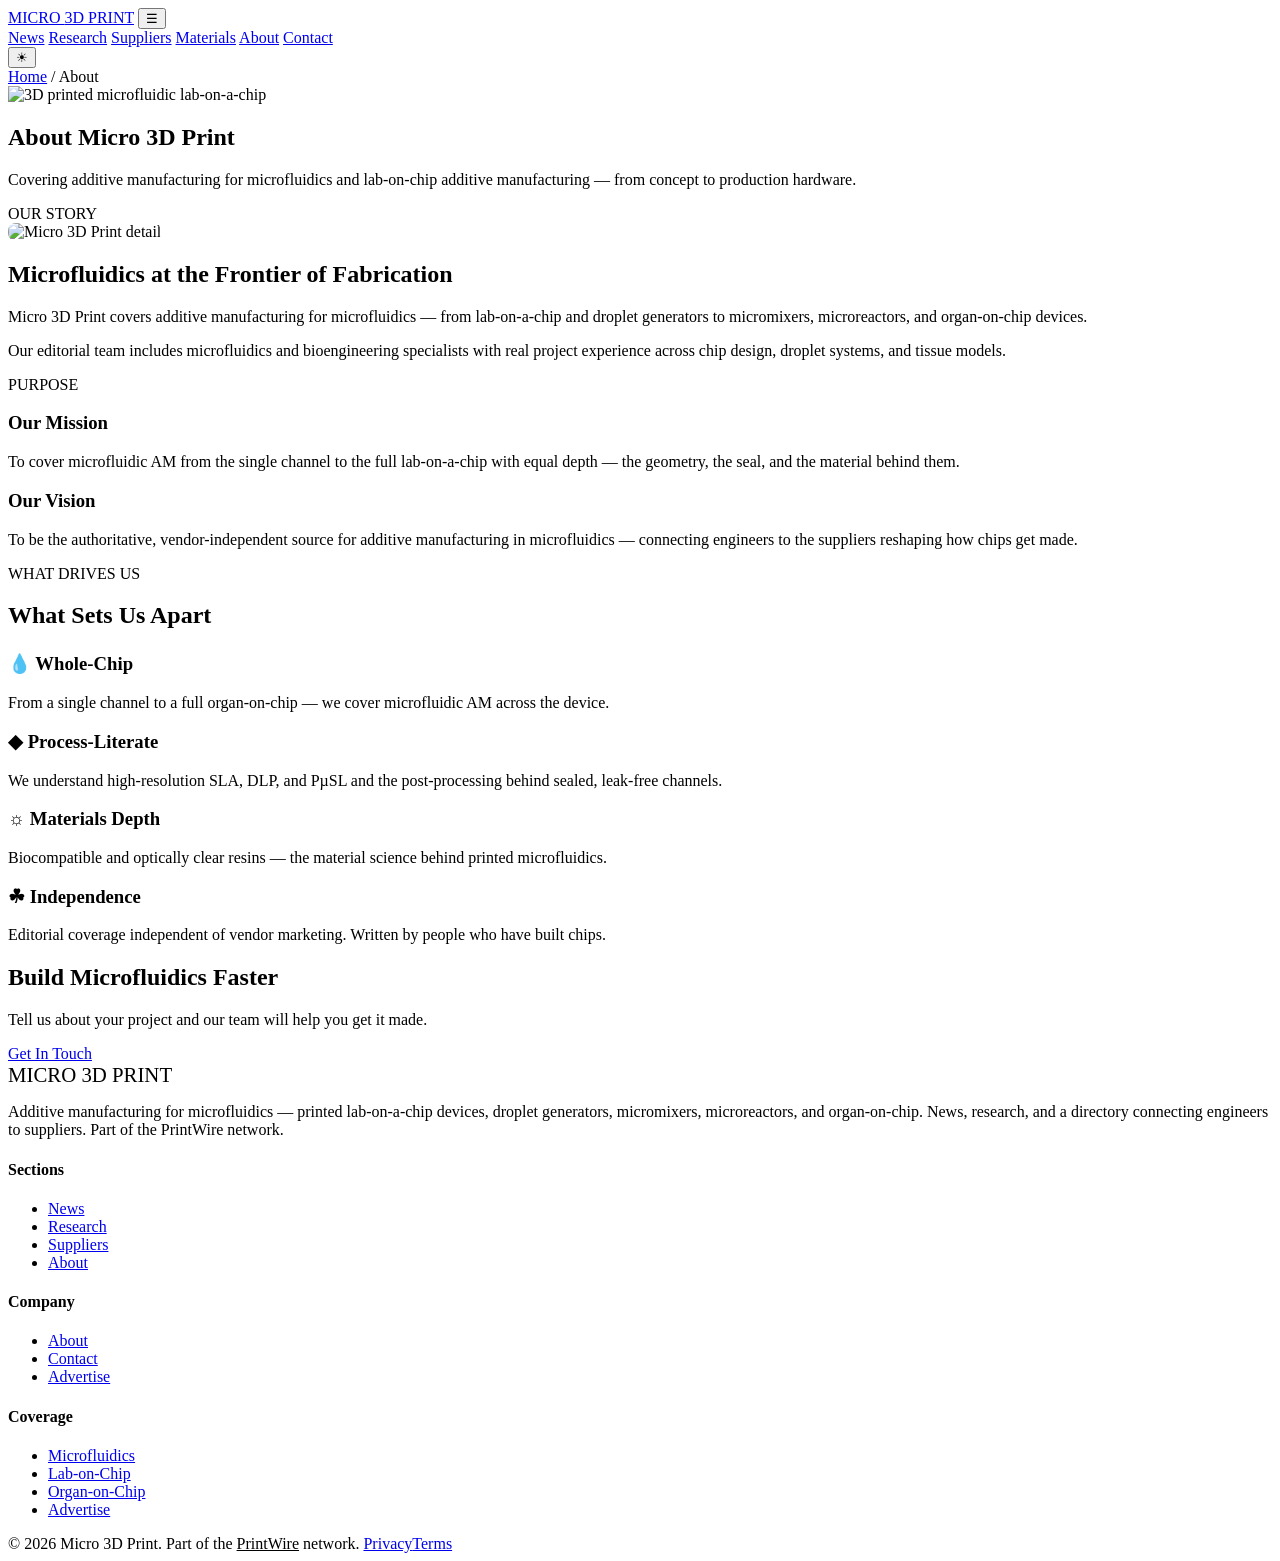
==== commit 21e5bb40: "Convert to Microfluidic micro news template (teal + violet, light default, custom imagery, network f" ====
--- a/static/about.html
+++ b/static/about.html
@@ -3,184 +3,99 @@
 <head>
     <meta charset="UTF-8">
     <meta name="viewport" content="width=device-width, initial-scale=1.0">
-    <meta name="description" content="Learn about MICRO 3D PRINT - Leaders in metal additive manufacturing with DMLS, SLM, and EBM technologies for aerospace, medical, and industrial applications.">
-    <meta name="keywords" content="3d metal printing, additive manufacturing, DMLS, metal prototyping, precision engineering">
-    <meta property="og:title" content="About — MICRO 3D PRINT">
-    <meta property="og:description" content="Learn about MICRO 3D PRINT - Leaders in metal additive manufacturing with DMLS, SLM, and EBM technologies.">
+    <meta name="description" content="About Micro 3D Print — covering additive manufacturing for microfluidics and lab-on-chip additive manufacturing.">
+    <meta property="og:title" content="About — Micro 3D Print">
+    <meta property="og:description" content="About Micro 3D Print — covering additive manufacturing for microfluidics and lab-on-chip additive manufacturing.">
     <meta property="og:type" content="website">
-    <meta property="og:image" content="images/13-batch-build-plate-overhead.png">
-    <title>About — MICRO 3D PRINT</title>
+    <meta property="og:image" content="/images/mp01_microfluidic_chip.png">
+    <title>About — Micro 3D Print</title>
     <link rel="preconnect" href="https://fonts.googleapis.com">
     <link rel="preconnect" href="https://fonts.gstatic.com" crossorigin>
-    <link href="https://fonts.googleapis.com/css2?family=Inter:wght@400;500;600;700&family=Oswald:wght@400;500;600;700&display=swap" rel="stylesheet">
-    <link rel="stylesheet" href="css/editorial.css">
-    <script type="application/ld+json">
-    [
-      {
-        "@context": "https://schema.org",
-        "@type": "Organization",
-        "name": "MICRO 3D PRINT",
-        "url": "https://micro3dprint.com",
-        "description": "Leaders in metal additive manufacturing with DMLS, SLM, and EBM technologies for aerospace, medical, and industrial applications."
-      },
-      {
-        "@context": "https://schema.org",
-        "@type": "WebSite",
-        "name": "MICRO 3D PRINT",
-        "url": "https://micro3dprint.com"
-      }
-    ]
-    </script>
+    <link href="https://fonts.googleapis.com/css2?family=Space+Grotesk:wght@500;600;700&family=Inter:wght@400;500;600&display=swap" rel="stylesheet">
+    <link rel="stylesheet" href="/css/editorial.css">
+  <link rel="icon" type="image/svg+xml" href="/favicon.svg">
 </head>
 <body>
 
 <header class="ed-header">
   <div class="ed-header-inner">
-    <a href="index.html" class="ed-logo">MICRO<span class="ed-logo-accent">3D</span>PRINT</a>
+    <a href="/" class="ed-logo">MICRO&nbsp;<span class="ed-logo-accent">3D&nbsp;PRINT</span></a>
     <button class="ed-nav-toggle" aria-label="Menu" onclick="document.querySelector('.ed-nav').classList.toggle('open')">&#9776;</button>
     <nav class="ed-nav">
-      <a href="index.html">News</a>
-      <a href="services.html">Services</a>
-      <a href="about.html" class="active">About</a>
-      <a href="contact.html">Contact</a>
-      <a href="advertise.html">Advertise</a>
-      <a href="viewer.html">3D Viewer</a>
+      <a href="/">News</a>
+      <a href="/articles/">Research</a>
+      <a href="/#suppliers">Suppliers</a>
+      <a href="/#suppliers">Materials</a>
+      <a href="/about.html" class="active">About</a>
+      <a href="/contact.html">Contact</a>
     </nav>
     <button class="ed-theme-toggle" id="themeToggle" aria-label="Toggle light/dark mode">&#9790;</button>
   </div>
 </header>
 
 <main>
-
-  <!-- Breadcrumbs -->
-  <nav class="ed-breadcrumbs">
-    <a href="index.html">Home</a> / <span>About</span>
-  </nav>
-
-  <!-- Page Hero -->
+  <nav class="ed-breadcrumbs"><a href="/">Home</a> / <span>About</span></nav>
   <section class="ed-page-hero">
-    <img src="images/06-automotive-manifold.png" alt="Metal Cutting and Manufacturing" loading="lazy">
+    <img src="/images/mp01_microfluidic_chip.png" alt="3D printed microfluidic lab-on-a-chip" loading="lazy">
     <div class="ed-page-hero-overlay"></div>
     <div class="ed-page-hero-content">
-      <h1>About MICRO 3D PRINT</h1>
-      <p>Pioneering metal additive manufacturing with precision engineering and cutting-edge technology</p>
+      <h1>About Micro 3D Print</h1>
+      <p>Covering additive manufacturing for microfluidics and lab-on-chip additive manufacturing — from concept to production hardware.</p>
     </div>
   </section>
-
-  <!-- Content -->
   <div class="ed-content">
-
-    <!-- Our Story — Two Column -->
     <section class="ed-section">
       <span class="ed-section-label">OUR STORY</span>
       <div class="ed-two-col">
-        <div>
-          <img src="images/10-dmls-machine-interior.png" alt="Metal 3D Printing Facility" loading="lazy" style="width:100%;border-radius:8px;">
-        </div>
-        <div>
-          <h2>Who We Are</h2>
-          <p>MICRO 3D PRINT is a specialized metal additive manufacturing service bureau based in Chicago. We operate industrial-grade DMLS and SLM systems capable of producing fully dense metal parts from a wide range of alloys including titanium, stainless steel, Inconel, and aluminum.</p>
-          <p>Our team combines deep metallurgical knowledge with advanced manufacturing expertise. From design for additive manufacturing (DfAM) consultation through final inspection, we guide every project to ensure optimal results. Whether you need a single prototype or a run of thousands, our process scales to meet your demands.</p>
-        </div>
+        <div><img src="/images/mp02_channel_network.png" alt="Micro 3D Print detail" loading="lazy" style="width:100%;border-radius:8px;"></div>
+        <div><h2>Microfluidics at the Frontier of Fabrication</h2><p>Micro 3D Print covers additive manufacturing for microfluidics — from lab-on-a-chip and droplet generators to micromixers, microreactors, and organ-on-chip devices.</p><p>Our editorial team includes microfluidics and bioengineering specialists with real project experience across chip design, droplet systems, and tissue models.</p></div>
       </div>
     </section>
-
-    <!-- Mission & Vision -->
     <section class="ed-section">
       <span class="ed-section-label">PURPOSE</span>
       <div class="ed-grid-2">
-        <div class="ed-content-card">
-          <h3>Our Mission</h3>
-          <p>To make metal additive manufacturing accessible and reliable for engineers and designers across every industry. We combine state-of-the-art powder bed fusion technology with rigorous quality control to deliver parts that meet the tightest tolerances and most demanding material specifications.</p>
-        </div>
-        <div class="ed-content-card">
-          <h3>Our Vision</h3>
-          <p>To be the go-to partner for metal 3D printing in North America, advancing the boundaries of what&rsquo;s possible in additive manufacturing. We envision a future where complex metal geometries are no longer constrained by traditional machining limitations.</p>
-        </div>
+        <div class="ed-content-card"><h3>Our Mission</h3><p>To cover microfluidic AM from the single channel to the full lab-on-a-chip with equal depth — the geometry, the seal, and the material behind them.</p></div>
+        <div class="ed-content-card"><h3>Our Vision</h3><p>To be the authoritative, vendor-independent source for additive manufacturing in microfluidics — connecting engineers to the suppliers reshaping how chips get made.</p></div>
       </div>
     </section>
-
-    <!-- Values -->
     <section class="ed-section">
-      <span class="ed-section-label">OUR VALUES</span>
-      <h2 style="margin-bottom:1.5rem;">What Drives Us</h2>
-      <div class="ed-grid-4">
-        <div class="ed-content-card">
-          <h3>&#9733; Precision</h3>
-          <p>Every build is monitored in real-time with layer-by-layer quality verification to ensure dimensional accuracy within &plusmn;0.1mm.</p>
-        </div>
-        <div class="ed-content-card">
-          <h3>&#9670; Material Science</h3>
-          <p>Deep expertise in metal powder characterization, process parameter optimization, and post-processing metallurgy.</p>
-        </div>
-        <div class="ed-content-card">
-          <h3>&#9829; Integrity</h3>
-          <p>Full traceability from powder lot to finished part. We provide material certifications and inspection reports with every order.</p>
-        </div>
-        <div class="ed-content-card">
-          <h3>&#9752; Sustainability</h3>
-          <p>Metal 3D printing produces near-net-shape parts with minimal waste. Unused powder is recycled and requalified for future builds.</p>
-        </div>
-      </div>
+      <span class="ed-section-label">WHAT DRIVES US</span>
+      <h2 style="margin-bottom:1.5rem;">What Sets Us Apart</h2>
+      <div class="ed-grid-4">        <div class="ed-content-card"><h3>&#128167; Whole-Chip</h3><p>From a single channel to a full organ-on-chip — we cover microfluidic AM across the device.</p></div>
+        <div class="ed-content-card"><h3>&#9670; Process-Literate</h3><p>We understand high-resolution SLA, DLP, and P&micro;SL and the post-processing behind sealed, leak-free channels.</p></div>
+        <div class="ed-content-card"><h3>&#9788; Materials Depth</h3><p>Biocompatible and optically clear resins — the material science behind printed microfluidics.</p></div>
+        <div class="ed-content-card"><h3>&#9752; Independence</h3><p>Editorial coverage independent of vendor marketing. Written by people who have built chips.</p></div></div>
     </section>
-
-    <!-- Stats Bar -->
-    <section class="ed-stats">
-      <div class="ed-stat">
-        <div class="ed-stat-value">500+</div>
-        <div class="ed-stat-label">Parts Delivered</div>
-      </div>
-      <div class="ed-stat">
-        <div class="ed-stat-value">99%</div>
-        <div class="ed-stat-label">First-Pass Yield</div>
-      </div>
-      <div class="ed-stat">
-        <div class="ed-stat-value">12+</div>
-        <div class="ed-stat-label">Metal Alloys</div>
-      </div>
-      <div class="ed-stat">
-        <div class="ed-stat-value">48hr</div>
-        <div class="ed-stat-label">Fastest Turnaround</div>
-      </div>
+    <section class="ed-cta-banner">
+      <h2>Build Microfluidics Faster</h2>
+      <p>Tell us about your project and our team will help you get it made.</p>
+      <a href="/contact.html">Get In Touch</a>
     </section>
-
-    <!-- CTA Banner -->
-    <section class="ed-cta-banner">
-      <h2>Ready to Work Together?</h2>
-      <p>Let&rsquo;s discuss how MICRO 3D PRINT can bring your metal parts from concept to reality.</p>
-      <a href="contact.html" class="ed-btn">Get In Touch</a>
-    </section>
-
-  </div><!-- /.ed-content -->
-
+  </div>
 </main>
-
 <footer class="ed-footer">
   <div class="ed-footer-inner">
     <div class="ed-footer-brand">
-      <div class="ed-logo" style="font-size:1.3rem;margin-bottom:0.5rem;">MICRO<span class="ed-logo-accent">3D</span>PRINT</div>
-      <p>The authoritative source for metal additive manufacturing news, materials research, and service bureau intelligence. Part of the PrintWire network.</p>
+      <div class="ed-logo" style="font-size:1.3rem;margin-bottom:0.5rem;">MICRO&nbsp;<span class="ed-logo-accent">3D&nbsp;PRINT</span></div>
+      <p>Additive manufacturing for microfluidics — printed lab-on-a-chip devices, droplet generators, micromixers, microreactors, and organ-on-chip. News, research, and a directory connecting engineers to suppliers. Part of the PrintWire network.</p>
     </div>
-    <div><h4>Navigation</h4><ul><li><a href="index.html">News</a></li><li><a href="services.html">Services</a></li><li><a href="about.html">About</a></li><li><a href="contact.html">Contact</a></li></ul></div>
-    <div><h4>Services</h4><ul><li><a href="services.html">DMLS / SLM</a></li><li><a href="services.html">Rapid Prototyping</a></li><li><a href="services.html">Post-Processing</a></li><li><a href="advertise.html">Advertise With Us</a></li></ul></div>
-    <div><h4>Coverage</h4><ul><li><a href="#">Aerospace</a></li><li><a href="#">Medical</a></li><li><a href="#">Automotive</a></li><li><a href="#">Industrial</a></li><li><a href="#">Materials</a></li></ul></div>
+    <div><h4>Sections</h4><ul><li><a href="/">News</a></li><li><a href="/articles/">Research</a></li><li><a href="/#suppliers">Suppliers</a></li><li><a href="/about.html">About</a></li></ul></div>
+    <div><h4>Company</h4><ul><li><a href="/about.html">About</a></li><li><a href="/contact.html">Contact</a></li><li><a href="/advertise.html">Advertise</a></li></ul></div>
+    <div><h4>Coverage</h4><ul><li><a href="#">Microfluidics</a></li><li><a href="#">Lab-on-Chip</a></li><li><a href="#">Organ-on-Chip</a></li><li><a href="/advertise.html">Advertise</a></li></ul></div>
   </div>
   <div class="ed-footer-bottom">
-    <span>&copy; 2026 MICRO 3D PRINT. Part of the <a href="https://3dprint.space" style="color:var(--accent);">PrintWire</a> network.</span>
+    <span>&copy; 2026 Micro 3D Print. Part of the <a href="https://3dprint.space" style="color:var(--accent);">PrintWire</a> network.</span>
     <span><a href="#">Privacy</a><a href="#">Terms</a></span>
   </div>
-</footer>
-
-<script>
+</footer><script>
 (function() {
   var btn = document.getElementById('themeToggle');
   var root = document.documentElement;
   function setTheme(t) { root.setAttribute('data-theme', t); localStorage.setItem('ed-theme', t); btn.innerHTML = t === 'dark' ? '&#9790;' : '&#9728;'; }
   var s = localStorage.getItem('ed-theme');
-  if (s) setTheme(s); else if (window.matchMedia('(prefers-color-scheme: light)').matches) setTheme('light'); else setTheme('dark');
+  setTheme(s || 'light');
   btn.addEventListener('click', function() { setTheme(root.getAttribute('data-theme') === 'dark' ? 'light' : 'dark'); });
 })();
 </script>
-
 </body>
-</html>
+</html>
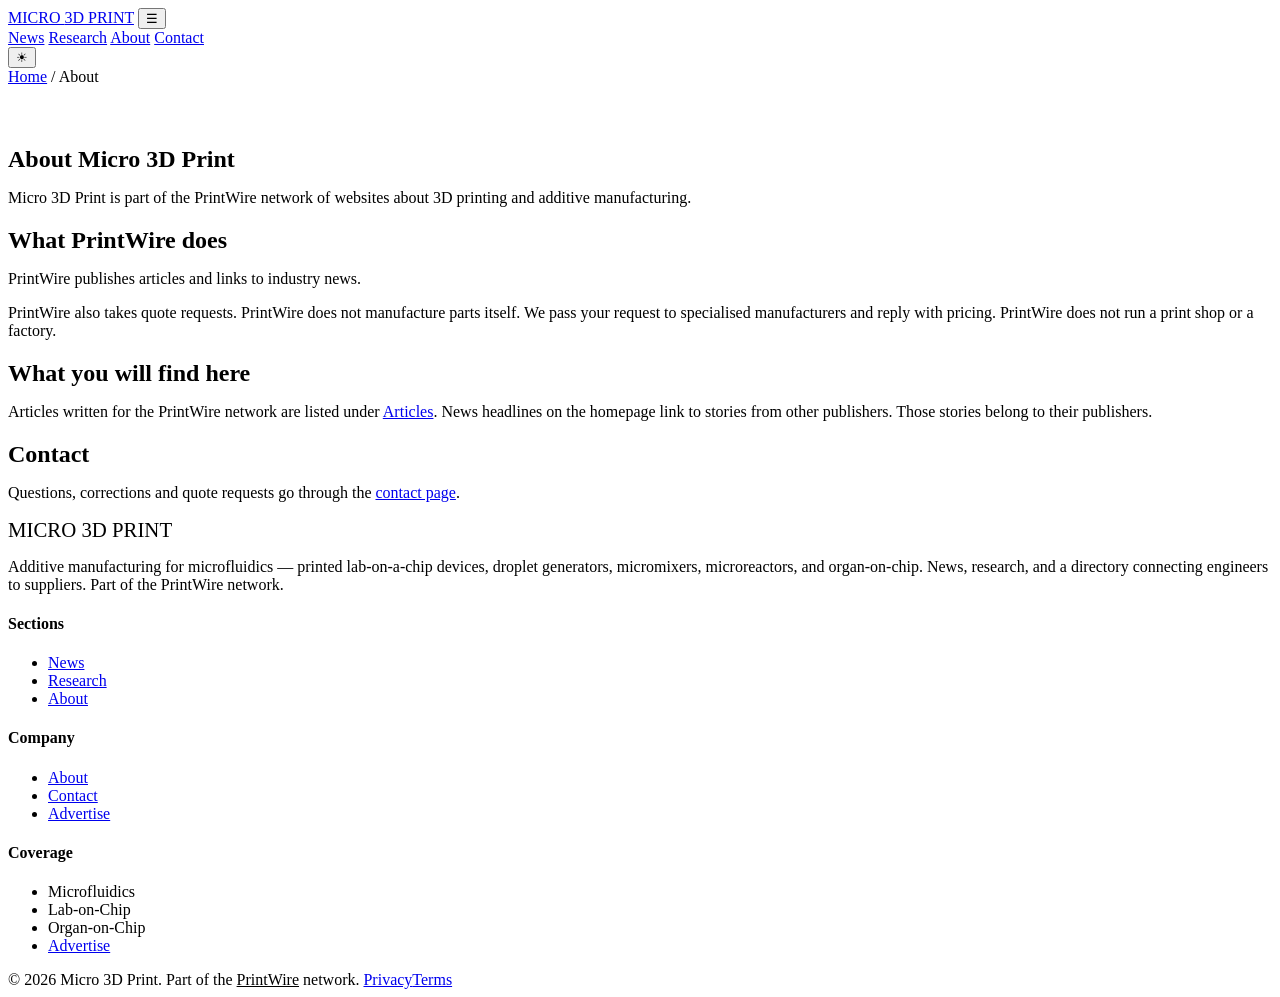
==== commit ee5b12f7: "Site fixes: remove fabricated content and false claims, add privacy and terms Fix batch of 2026-11-2" ====
--- a/static/about.html
+++ b/static/about.html
@@ -3,12 +3,12 @@
 <head>
     <meta charset="UTF-8">
     <meta name="viewport" content="width=device-width, initial-scale=1.0">
-    <meta name="description" content="About Micro 3D Print — covering additive manufacturing for microfluidics and lab-on-chip additive manufacturing.">
-    <meta property="og:title" content="About — Micro 3D Print">
-    <meta property="og:description" content="About Micro 3D Print — covering additive manufacturing for microfluidics and lab-on-chip additive manufacturing.">
+    <meta name="description" content="About Micro 3D Print, part of the PrintWire network of 3D printing websites.">
+    <meta property="og:title" content="About Micro 3D Print">
+    <meta property="og:description" content="About Micro 3D Print, part of the PrintWire network of 3D printing websites.">
     <meta property="og:type" content="website">
     <meta property="og:image" content="/images/mp01_microfluidic_chip.png">
-    <title>About — Micro 3D Print</title>
+    <title>About Micro 3D Print</title>
     <link rel="preconnect" href="https://fonts.googleapis.com">
     <link rel="preconnect" href="https://fonts.gstatic.com" crossorigin>
     <link href="https://fonts.googleapis.com/css2?family=Space+Grotesk:wght@500;600;700&family=Inter:wght@400;500;600&display=swap" rel="stylesheet">
@@ -24,8 +24,6 @@
     <nav class="ed-nav">
       <a href="/">News</a>
       <a href="/articles/">Research</a>
-      <a href="/#suppliers">Suppliers</a>
-      <a href="/#suppliers">Materials</a>
       <a href="/about.html" class="active">About</a>
       <a href="/contact.html">Contact</a>
     </nav>
@@ -34,44 +32,35 @@
 </header>
 
 <main>
-  <nav class="ed-breadcrumbs"><a href="/">Home</a> / <span>About</span></nav>
-  <section class="ed-page-hero">
-    <img src="/images/mp01_microfluidic_chip.png" alt="3D printed microfluidic lab-on-a-chip" loading="lazy">
-    <div class="ed-page-hero-overlay"></div>
-    <div class="ed-page-hero-content">
-      <h1>About Micro 3D Print</h1>
-      <p>Covering additive manufacturing for microfluidics and lab-on-chip additive manufacturing — from concept to production hardware.</p>
-    </div>
-  </section>
-  <div class="ed-content">
+  <nav class="ed-breadcrumbs">
+    <a href="/">Home</a> / <span>About</span>
+  </nav>
+
+  <div class="ed-content-narrow">
+
+    <section class="ed-section" style="padding-top:2.5rem;">
+      <h1 style="margin-bottom:0.75rem;">About Micro 3D Print</h1>
+      <p>Micro 3D Print is part of the PrintWire network of websites about 3D printing and additive manufacturing.</p>
+    </section>
+
     <section class="ed-section">
-      <span class="ed-section-label">OUR STORY</span>
-      <div class="ed-two-col">
-        <div><img src="/images/mp02_channel_network.png" alt="Micro 3D Print detail" loading="lazy" style="width:100%;border-radius:8px;"></div>
-        <div><h2>Microfluidics at the Frontier of Fabrication</h2><p>Micro 3D Print covers additive manufacturing for microfluidics — from lab-on-a-chip and droplet generators to micromixers, microreactors, and organ-on-chip devices.</p><p>Our editorial team includes microfluidics and bioengineering specialists with real project experience across chip design, droplet systems, and tissue models.</p></div>
-      </div>
+      <h2 style="margin-bottom:0.6rem;">What PrintWire does</h2>
+      <p>PrintWire publishes articles and links to industry news.</p>
+      <p>PrintWire also takes quote requests. PrintWire does not manufacture parts itself. We pass your request to specialised manufacturers and reply with pricing. PrintWire does not run a print shop or a factory.</p>
     </section>
+
     <section class="ed-section">
-      <span class="ed-section-label">PURPOSE</span>
-      <div class="ed-grid-2">
-        <div class="ed-content-card"><h3>Our Mission</h3><p>To cover microfluidic AM from the single channel to the full lab-on-a-chip with equal depth — the geometry, the seal, and the material behind them.</p></div>
-        <div class="ed-content-card"><h3>Our Vision</h3><p>To be the authoritative, vendor-independent source for additive manufacturing in microfluidics — connecting engineers to the suppliers reshaping how chips get made.</p></div>
-      </div>
+      <h2 style="margin-bottom:0.6rem;">What you will find here</h2>
+      <p>Articles written for the PrintWire network are listed under <a href="/articles/">Articles</a>. News headlines on the homepage link to stories from other publishers. Those stories belong to their publishers.</p>
     </section>
+
     <section class="ed-section">
-      <span class="ed-section-label">WHAT DRIVES US</span>
-      <h2 style="margin-bottom:1.5rem;">What Sets Us Apart</h2>
-      <div class="ed-grid-4">        <div class="ed-content-card"><h3>&#128167; Whole-Chip</h3><p>From a single channel to a full organ-on-chip — we cover microfluidic AM across the device.</p></div>
-        <div class="ed-content-card"><h3>&#9670; Process-Literate</h3><p>We understand high-resolution SLA, DLP, and P&micro;SL and the post-processing behind sealed, leak-free channels.</p></div>
-        <div class="ed-content-card"><h3>&#9788; Materials Depth</h3><p>Biocompatible and optically clear resins — the material science behind printed microfluidics.</p></div>
-        <div class="ed-content-card"><h3>&#9752; Independence</h3><p>Editorial coverage independent of vendor marketing. Written by people who have built chips.</p></div></div>
+      <h2 style="margin-bottom:0.6rem;">Contact</h2>
+      <p>Questions, corrections and quote requests go through the <a href="/contact.html">contact page</a>.</p>
     </section>
-    <section class="ed-cta-banner">
-      <h2>Build Microfluidics Faster</h2>
-      <p>Tell us about your project and our team will help you get it made.</p>
-      <a href="/contact.html">Get In Touch</a>
-    </section>
+
   </div>
+
 </main>
 <footer class="ed-footer">
   <div class="ed-footer-inner">
@@ -79,13 +68,13 @@
       <div class="ed-logo" style="font-size:1.3rem;margin-bottom:0.5rem;">MICRO&nbsp;<span class="ed-logo-accent">3D&nbsp;PRINT</span></div>
       <p>Additive manufacturing for microfluidics — printed lab-on-a-chip devices, droplet generators, micromixers, microreactors, and organ-on-chip. News, research, and a directory connecting engineers to suppliers. Part of the PrintWire network.</p>
     </div>
-    <div><h4>Sections</h4><ul><li><a href="/">News</a></li><li><a href="/articles/">Research</a></li><li><a href="/#suppliers">Suppliers</a></li><li><a href="/about.html">About</a></li></ul></div>
+    <div><h4>Sections</h4><ul><li><a href="/">News</a></li><li><a href="/articles/">Research</a></li><li><a href="/about.html">About</a></li></ul></div>
     <div><h4>Company</h4><ul><li><a href="/about.html">About</a></li><li><a href="/contact.html">Contact</a></li><li><a href="/advertise.html">Advertise</a></li></ul></div>
-    <div><h4>Coverage</h4><ul><li><a href="#">Microfluidics</a></li><li><a href="#">Lab-on-Chip</a></li><li><a href="#">Organ-on-Chip</a></li><li><a href="/advertise.html">Advertise</a></li></ul></div>
+    <div><h4>Coverage</h4><ul><li>Microfluidics</li><li>Lab-on-Chip</li><li>Organ-on-Chip</li><li><a href="/advertise.html">Advertise</a></li></ul></div>
   </div>
   <div class="ed-footer-bottom">
     <span>&copy; 2026 Micro 3D Print. Part of the <a href="https://3dprint.space" style="color:var(--accent);">PrintWire</a> network.</span>
-    <span><a href="#">Privacy</a><a href="#">Terms</a></span>
+    <span><a href="/privacy.html">Privacy</a><a href="/terms.html">Terms</a></span>
   </div>
 </footer><script>
 (function() {
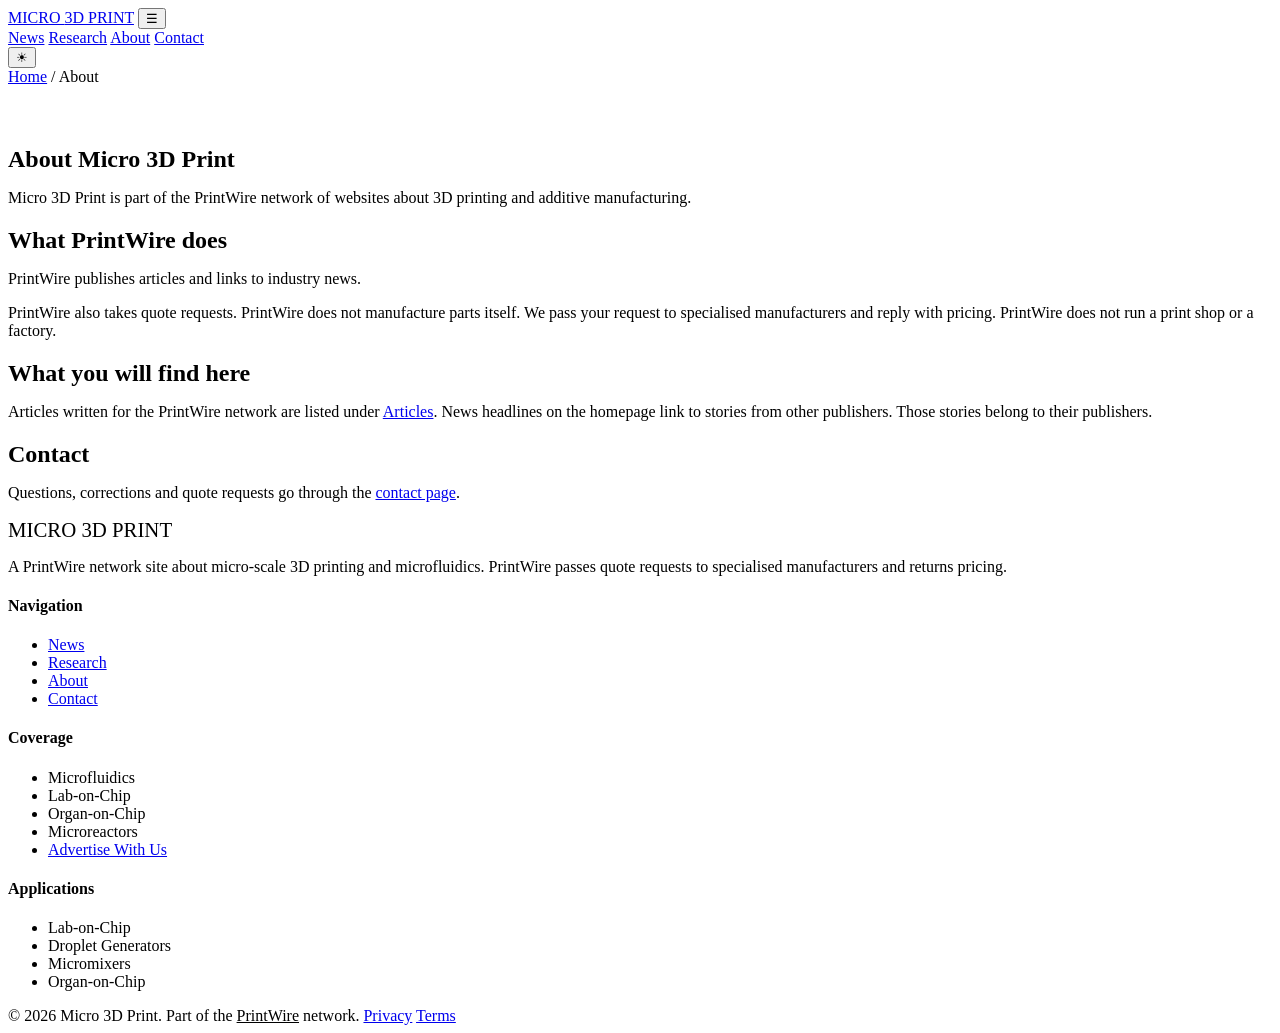
==== commit c64317a8: "Site fixes round 2: honest head tags and footers, own name and niche, quote form Round 2 of 2026-11-" ====
--- a/static/about.html
+++ b/static/about.html
@@ -65,16 +65,44 @@
 <footer class="ed-footer">
   <div class="ed-footer-inner">
     <div class="ed-footer-brand">
-      <div class="ed-logo" style="font-size:1.3rem;margin-bottom:0.5rem;">MICRO&nbsp;<span class="ed-logo-accent">3D&nbsp;PRINT</span></div>
-      <p>Additive manufacturing for microfluidics — printed lab-on-a-chip devices, droplet generators, micromixers, microreactors, and organ-on-chip. News, research, and a directory connecting engineers to suppliers. Part of the PrintWire network.</p>
+      <div class="ed-logo" style="font-size:1.3rem; margin-bottom: 0.5rem;">MICRO&nbsp;<span class="ed-logo-accent">3D&nbsp;PRINT</span></div>
+      <p>A PrintWire network site about micro-scale 3D printing and microfluidics. PrintWire passes quote requests to specialised manufacturers and returns pricing.</p>
     </div>
-    <div><h4>Sections</h4><ul><li><a href="/">News</a></li><li><a href="/articles/">Research</a></li><li><a href="/about.html">About</a></li></ul></div>
-    <div><h4>Company</h4><ul><li><a href="/about.html">About</a></li><li><a href="/contact.html">Contact</a></li><li><a href="/advertise.html">Advertise</a></li></ul></div>
-    <div><h4>Coverage</h4><ul><li>Microfluidics</li><li>Lab-on-Chip</li><li>Organ-on-Chip</li><li><a href="/advertise.html">Advertise</a></li></ul></div>
+    <div>
+      <h4>Navigation</h4>
+      <ul>
+        <li><a href="/">News</a></li>
+        <li><a href="/articles/">Research</a></li>
+        <li><a href="/about.html">About</a></li>
+        <li><a href="/contact.html">Contact</a></li>
+      </ul>
+    </div>
+    <div>
+      <h4>Coverage</h4>
+      <ul>
+        <li>Microfluidics</li>
+        <li>Lab-on-Chip</li>
+        <li>Organ-on-Chip</li>
+        <li>Microreactors</li>
+        <li><a href="/advertise.html">Advertise With Us</a></li>
+      </ul>
+    </div>
+    <div>
+      <h4>Applications</h4>
+      <ul>
+        <li>Lab-on-Chip</li>
+        <li>Droplet Generators</li>
+        <li>Micromixers</li>
+        <li>Organ-on-Chip</li>
+      </ul>
+    </div>
   </div>
   <div class="ed-footer-bottom">
     <span>&copy; 2026 Micro 3D Print. Part of the <a href="https://3dprint.space" style="color:var(--accent);">PrintWire</a> network.</span>
-    <span><a href="/privacy.html">Privacy</a><a href="/terms.html">Terms</a></span>
+    <span>
+      <a href="/privacy.html">Privacy</a>
+      <a href="/terms.html">Terms</a>
+    </span>
   </div>
 </footer><script>
 (function() {
